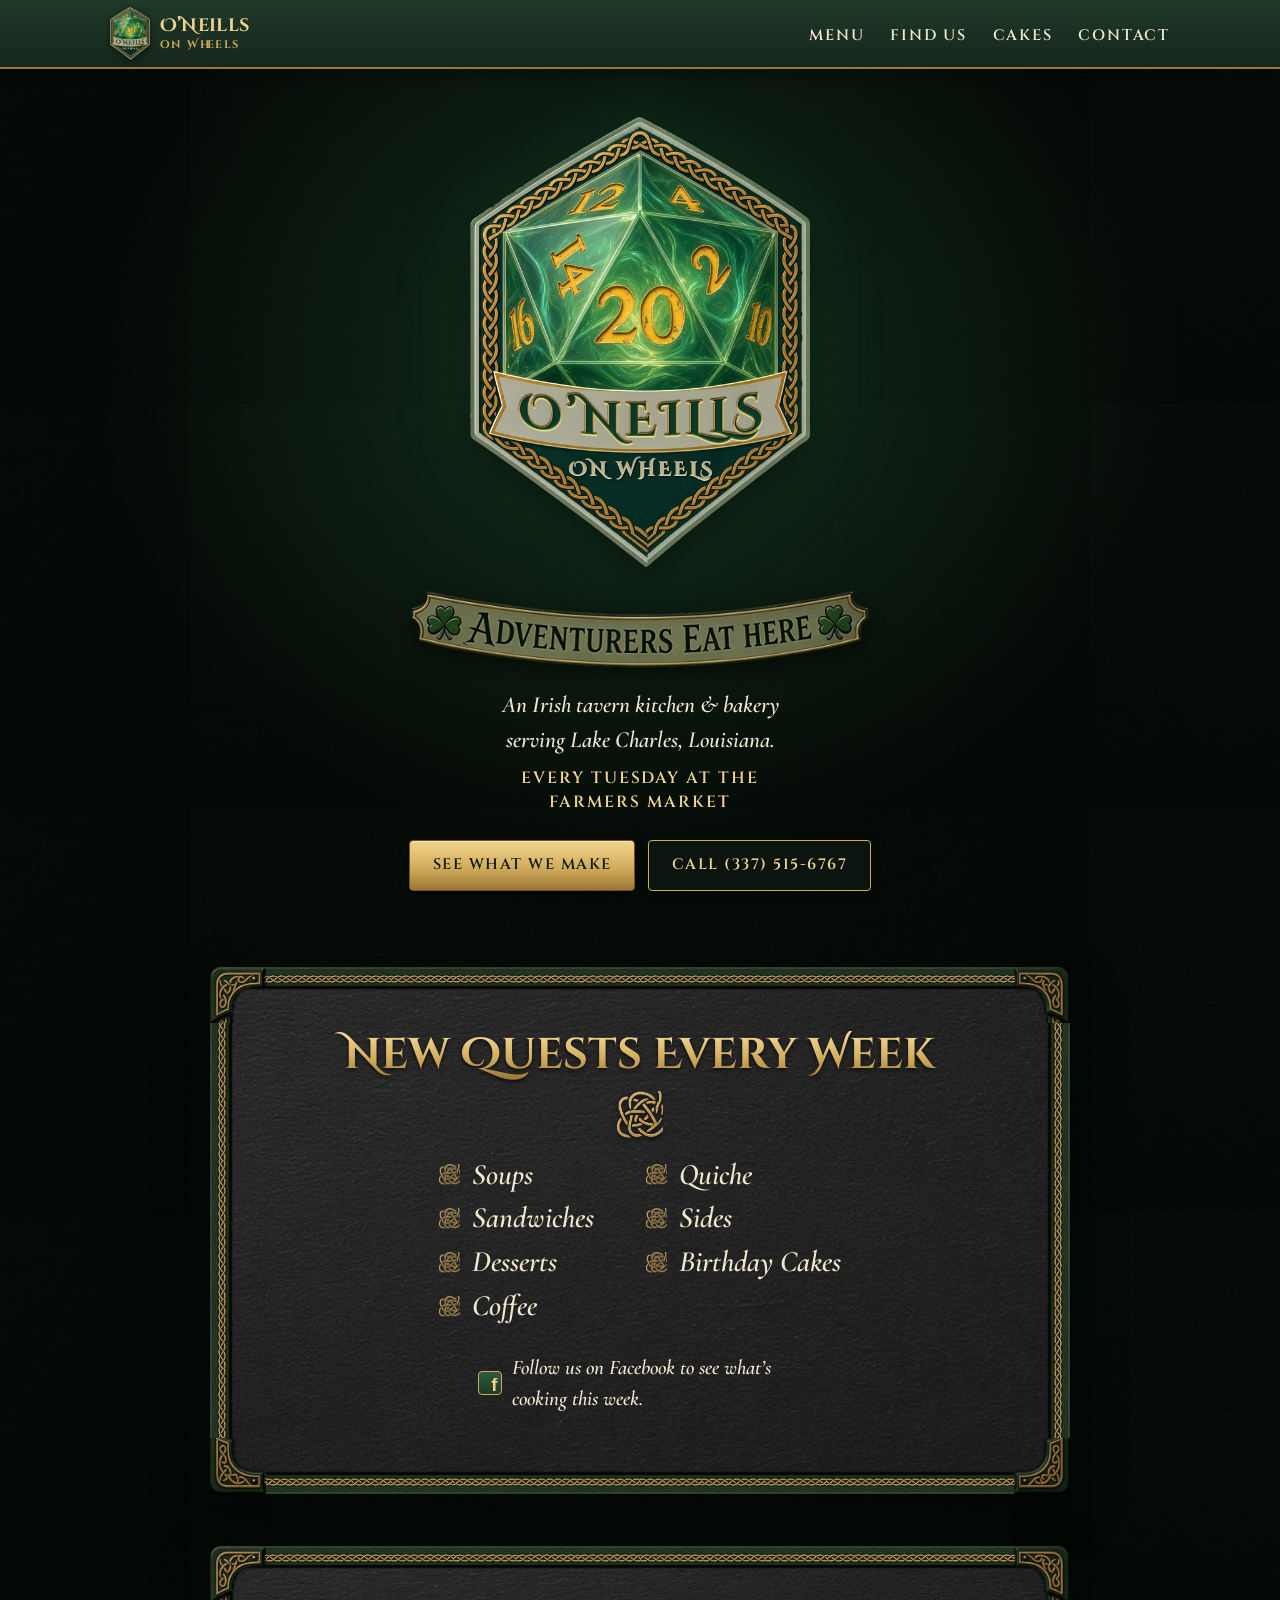
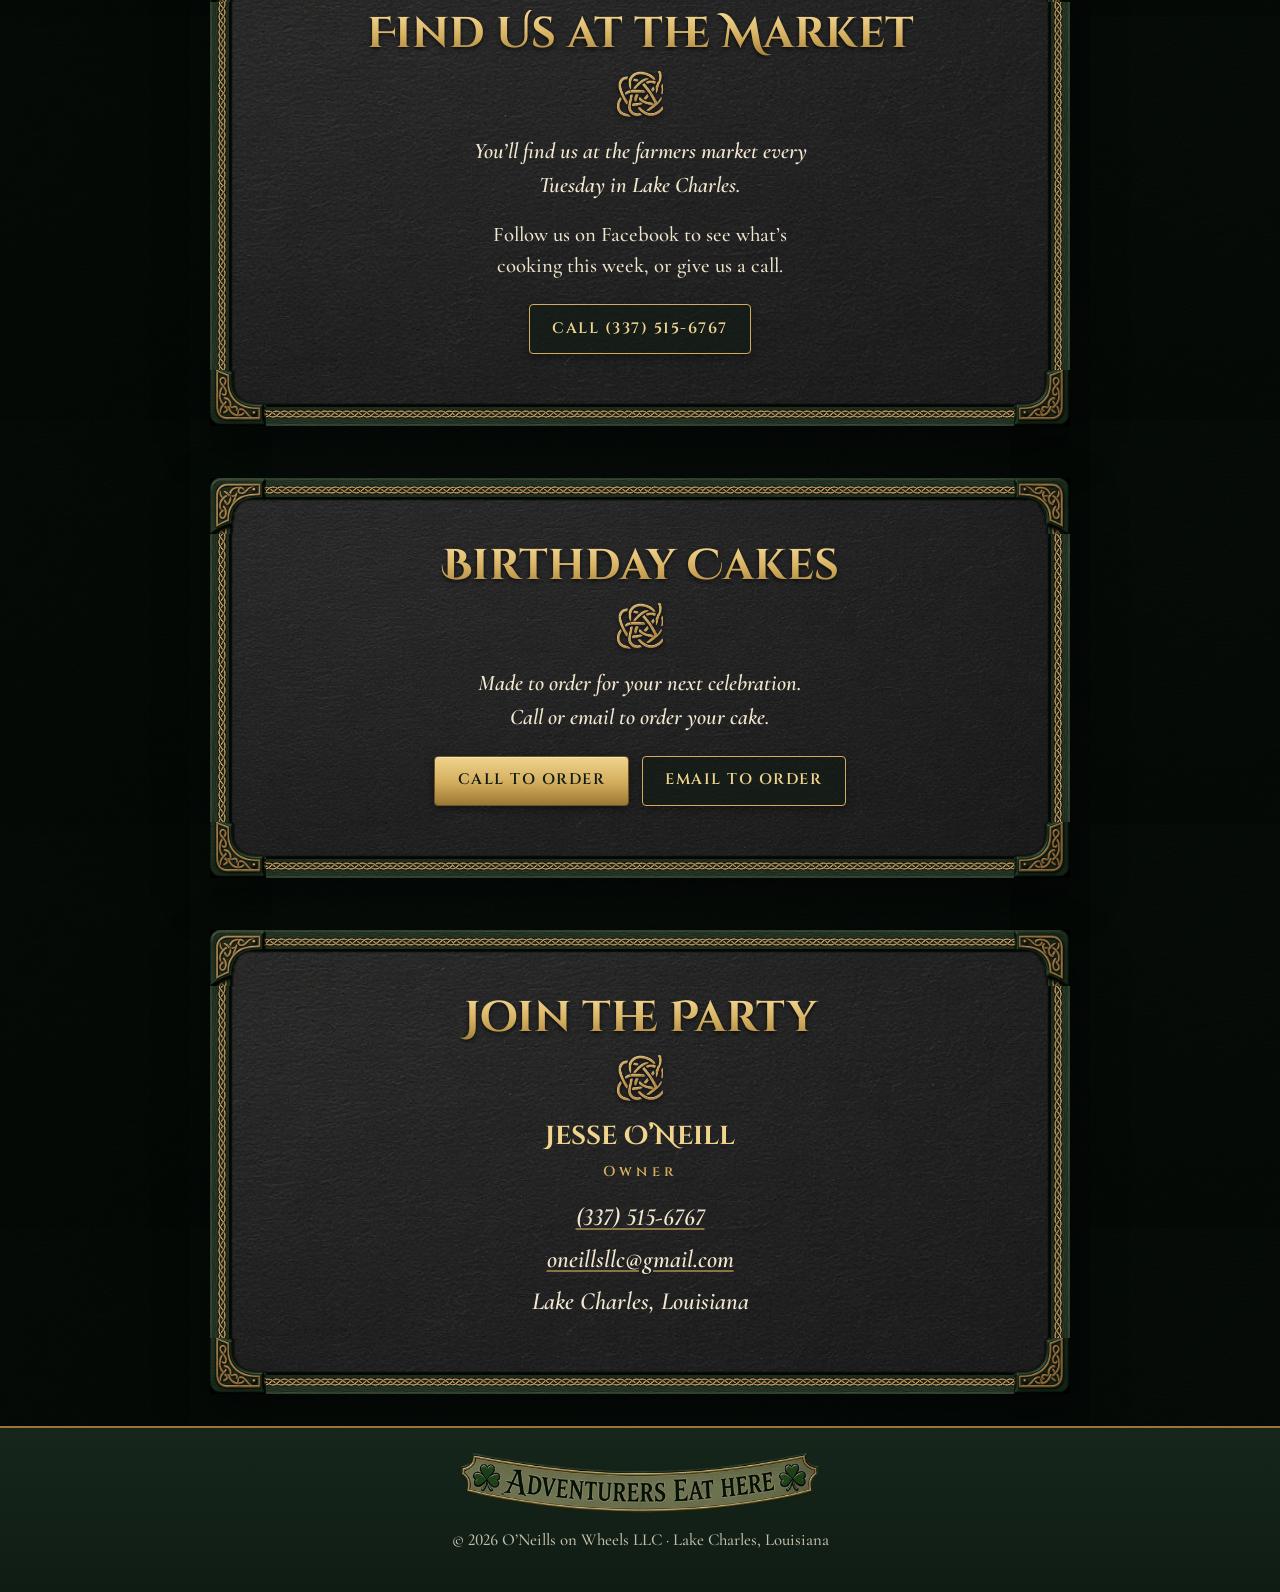
==== index.html @ 40e37d76 "Clean up logo edges" ====
<!DOCTYPE html>
<html lang="en">
<head>
  <meta charset="utf-8">
  <meta name="viewport" content="width=device-width, initial-scale=1">
  <title>O&rsquo;Neills on Wheels &mdash; Adventurers Eat Here</title>
  <meta name="description" content="O'Neills on Wheels is an Irish tavern-themed kitchen and bakery in Lake Charles, Louisiana, at the farmers market every Tuesday. Soups, quiche, sandwiches, sides, desserts, birthday cakes, and coffee. New quests every week.">
  <meta name="theme-color" content="#16261b">
  <link rel="canonical" href="https://oneillsonwheels.net/">
  <meta property="og:title" content="O'Neills on Wheels — Adventurers Eat Here">
  <meta property="og:description" content="Irish tavern-themed kitchen and bakery in Lake Charles, Louisiana. Find us at the farmers market every Tuesday. New quests every week.">
  <meta property="og:type" content="website">
  <meta property="og:url" content="https://oneillsonwheels.net/">
  <meta property="og:image" content="https://oneillsonwheels.net/assets/img/og-image.jpg?v=2">
  <meta property="og:image:width" content="1200">
  <meta property="og:image:height" content="630">
  <meta name="twitter:card" content="summary_large_image">
  <link rel="icon" href="assets/img/favicon.ico?v=2" sizes="48x48">
  <link rel="icon" href="assets/img/favicon-32.png?v=2" type="image/png" sizes="32x32">
  <link rel="apple-touch-icon" href="assets/img/apple-touch-icon.png?v=2">
  <link rel="preload" href="assets/fonts/cinzel-decorative-700.woff2" as="font" type="font/woff2" crossorigin>
  <link rel="preload" href="assets/fonts/cormorant-garamond-italic.woff2" as="font" type="font/woff2" crossorigin>
  <link rel="stylesheet" href="styles.css">
  <script type="application/ld+json">
  {
    "@context": "https://schema.org",
    "@type": "Bakery",
    "description": "Irish tavern-themed kitchen and bakery selling at the farmers market in Lake Charles, Louisiana every Tuesday.",
    "name": "O'Neills on Wheels",
    "legalName": "O'Neills on Wheels LLC",
    "url": "https://oneillsonwheels.net/",
    "logo": "https://oneillsonwheels.net/assets/img/logo.png",
    "telephone": "+1-337-515-6767",
    "email": "oneillsllc@gmail.com",
    "slogan": "Adventurers Eat Here",
    "areaServed": "Lake Charles, Louisiana",
    "address": { "@type": "PostalAddress", "addressLocality": "Lake Charles", "addressRegion": "LA", "addressCountry": "US" }
  }
  </script>
</head>
<body id="top">
  <a class="skip-link" href="#main">Skip to content</a>

  <header class="site-header">
    <div class="nav-inner">
      <a class="brand" href="#top" aria-label="O'Neills on Wheels, back to top">
        <img src="assets/img/logo-sm.webp?v=2" width="273" height="360" alt="">
        <span>O&rsquo;Neills <small>on Wheels</small></span>
      </a>
      <nav aria-label="Main">
        <ul class="nav-menu">
          <li><a href="#quests">Menu</a></li>
          <li><a href="#find-us">Find Us</a></li>
          <li><a href="#cakes">Cakes</a></li>
          <li><a href="#contact">Contact</a></li>
        </ul>
      </nav>
    </div>
  </header>

  <main id="main">
    <section class="hero" aria-labelledby="hero-title">
      <h1 id="hero-title" class="visually-hidden">O&rsquo;Neills on Wheels</h1>
      <picture>
        <source srcset="assets/img/logo.webp?v=2" type="image/webp">
        <img class="hero-logo" src="assets/img/logo.png?v=2" width="546" height="720"
             alt="O'Neills on Wheels logo: a glowing emerald twenty-sided die showing a gold 20, framed by a Celtic knot border.">
      </picture>
      <picture>
        <source srcset="assets/img/banner.webp" type="image/webp">
        <img class="hero-banner" src="assets/img/banner.png" width="573" height="99" alt="Adventurers Eat Here">
      </picture>
      <p class="hero-lede">An Irish tavern kitchen &amp; bakery serving Lake&nbsp;Charles, Louisiana.<span class="hero-sub">Every Tuesday at the farmers market</span></p>
      <div class="btn-row">
        <a class="btn" href="#quests">See What We Make</a>
        <a class="btn btn-ghost" href="tel:+13375156767">Call (337) 515-6767</a>
      </div>
    </section>

    <section class="panel-section" id="quests" aria-labelledby="quests-title">
      <div class="panel">
        <h2 id="quests-title">New Quests Every Week</h2>
        <img class="knot-divider" src="assets/img/knot.png" width="87" height="89" alt="" aria-hidden="true">
        <p class="week-label" id="week-label" hidden></p>
        <ul class="quest-list" id="quest-list">
          <li>Soups</li>
          <li>Quiche</li>
          <li>Sandwiches</li>
          <li>Sides</li>
          <li>Desserts</li>
          <li>Birthday Cakes</li>
          <li>Coffee</li>
        </ul>
        <p class="fb-line">
          <span class="fb-badge" aria-hidden="true">f</span>
          <span>Follow us on <span class="fb-link">Facebook</span> to see what&rsquo;s cooking this week.</span>
        </p>
      </div>
    </section>

    <section class="panel-section" id="find-us" aria-labelledby="find-title">
      <div class="panel">
        <h2 id="find-title">Find Us at the Market</h2>
        <img class="knot-divider" src="assets/img/knot.png" width="87" height="89" alt="" aria-hidden="true">
        <p class="panel-intro">You&rsquo;ll find us at the farmers market every Tuesday in Lake&nbsp;Charles.</p>
        <ul class="market-details" id="market-details" hidden></ul>
        <p class="market-note">Follow us on <span class="fb-link">Facebook</span> to see what&rsquo;s cooking this week, or give us a call.</p>
        <div class="btn-row">
          <a class="btn fb-button" href="#" hidden>Facebook</a>
          <a class="btn btn-ghost" href="tel:+13375156767">Call (337) 515-6767</a>
        </div>
      </div>
    </section>

    <section class="panel-section" id="cakes" aria-labelledby="cakes-title">
      <div class="panel">
        <h2 id="cakes-title">Birthday Cakes</h2>
        <img class="knot-divider" src="assets/img/knot.png" width="87" height="89" alt="" aria-hidden="true">
        <p class="panel-intro">Made to order for your next celebration. Call or email to order your cake.</p>
        <div class="btn-row">
          <a class="btn" href="tel:+13375156767">Call to Order</a>
          <a class="btn btn-ghost" href="mailto:oneillsllc@gmail.com?subject=Birthday%20cake%20order">Email to Order</a>
        </div>
      </div>
    </section>

    <section class="panel-section" id="contact" aria-labelledby="contact-title">
      <div class="panel">
        <h2 id="contact-title">Join the Party</h2>
        <img class="knot-divider" src="assets/img/knot.png" width="87" height="89" alt="" aria-hidden="true">
        <p class="owner">Jesse O&rsquo;Neill <small>Owner</small></p>
        <ul class="contact-list">
          <li><a href="tel:+13375156767">(337) 515-6767</a></li>
          <li><a href="mailto:oneillsllc@gmail.com">oneillsllc@gmail.com</a></li>
          <li class="fb-item" hidden><a class="fb-link-a" href="#">Facebook</a></li>
          <li>Lake Charles, Louisiana</li>
        </ul>
      </div>
    </section>
  </main>

  <footer class="site-footer">
    <picture>
      <source srcset="assets/img/banner.webp" type="image/webp">
      <img class="footer-banner" src="assets/img/banner.png" width="573" height="99" alt="Adventurers Eat Here">
    </picture>
    <p>&copy; <span id="year">2026</span> O&rsquo;Neills on Wheels LLC &middot; Lake Charles, Louisiana</p>
  </footer>

  <script src="menu.js"></script>
  <script src="script.js"></script>
</body>
</html>
---- styles.css ----
/* O'Neills on Wheels — styles. Palette: deep green, gold, cream on dark slate. */
@font-face { font-family: "Cinzel Decorative"; src: url("assets/fonts/cinzel-decorative-700.woff2") format("woff2"); font-weight: 700; font-display: swap; }
@font-face { font-family: "Cinzel"; src: url("assets/fonts/cinzel-600.woff2") format("woff2"); font-weight: 600; font-display: swap; }
@font-face { font-family: "Cormorant Garamond"; src: url("assets/fonts/cormorant-garamond.woff2") format("woff2"); font-weight: 300 700; font-style: normal; font-display: swap; }
@font-face { font-family: "Cormorant Garamond"; src: url("assets/fonts/cormorant-garamond-italic.woff2") format("woff2"); font-weight: 300 700; font-style: italic; font-display: swap; }

:root {
  --green-900: #0f1c14;
  --green-800: #16261b;
  --green-700: #1f3a29;
  --green-500: #2f5a3d;
  --gold: #d2ac5c;
  --gold-light: #f0d48e;
  --gold-dark: #9a7735;
  --cream: #f1e7cf;
  --slate: #1a1b1a;
  --heading: "Cinzel Decorative", "Cinzel", Georgia, serif;
  --body: "Cormorant Garamond", Garamond, Georgia, serif;
}

*, *::before, *::after { box-sizing: border-box; }
html { scroll-behavior: smooth; scroll-padding-top: 76px; -webkit-text-size-adjust: 100%; }
body {
  margin: 0;
  color: var(--cream);
  font-family: var(--body);
  font-weight: 500;
  font-size: 1.25rem;
  line-height: 1.5;
  font-variant-numeric: lining-nums;
  background: var(--green-900) url("assets/img/texture.jpg") center top / 900px auto;
  background-blend-mode: soft-light;
}
img { max-width: 100%; height: auto; display: block; }
a { color: var(--gold-light); text-underline-offset: 3px; }
a:hover, a:focus-visible { color: #fff4cf; }
:focus-visible { outline: 2px solid var(--gold-light); outline-offset: 3px; }

.visually-hidden { position: absolute !important; width: 1px; height: 1px; overflow: hidden; clip: rect(0 0 0 0); white-space: nowrap; }
.skip-link { position: absolute; left: -999px; top: 8px; background: var(--gold); color: var(--green-900); padding: .4rem .8rem; z-index: 100; }
.skip-link:focus { left: 8px; }

/* ---------- header ---------- */
.site-header {
  position: sticky; top: 0; z-index: 50;
  background: linear-gradient(180deg, var(--green-700), var(--green-800));
  border-bottom: 2px solid var(--gold-dark);
  box-shadow: 0 2px 14px rgba(0,0,0,.45);
}
.nav-inner { max-width: 1100px; margin: 0 auto; padding: .45rem 1.25rem; display: flex; align-items: center; justify-content: space-between; gap: 1rem; }
.brand { display: flex; align-items: center; gap: .6rem; text-decoration: none; color: var(--gold-light); }
.brand img { width: 40px; height: auto; filter: drop-shadow(0 2px 3px rgba(0,0,0,.5)); }
.brand span { font-family: var(--heading); font-size: 1.15rem; line-height: 1; letter-spacing: .02em; }
.brand small { display: block; font-size: .62em; letter-spacing: .14em; color: var(--gold); margin-top: .2rem; }
.nav-menu { list-style: none; margin: 0; padding: 0; display: flex; gap: 1.6rem; }
.nav-menu a { white-space: nowrap; font-family: "Cinzel", Georgia, serif; font-weight: 600; font-size: .95rem; letter-spacing: .12em; text-transform: uppercase; text-decoration: none; color: var(--cream); }
.nav-menu a:hover { color: var(--gold-light); }

/* ---------- hero ---------- */
.hero {
  text-align: center;
  padding: 3rem 1.25rem 3.5rem;
  background: radial-gradient(ellipse at 50% 35%, rgba(60,140,80,.28), transparent 60%);
}
.hero-logo { width: min(340px, 72vw); margin: 0 auto; filter: drop-shadow(0 14px 22px rgba(0,0,0,.6)) drop-shadow(0 0 30px rgba(60,170,90,.18)); }
.hero-banner { width: min(460px, 88vw); margin: 1.4rem auto 0; filter: drop-shadow(0 6px 8px rgba(0,0,0,.5)); }
.hero-lede { font-style: italic; font-weight: 600; font-size: 1.45rem; max-width: 30ch; margin: 1.2rem auto 1.6rem; }

.btn-row { display: flex; flex-wrap: wrap; justify-content: center; gap: .8rem; margin-top: 1.4rem; }
.btn {
  display: inline-block; text-decoration: none;
  font-family: "Cinzel", Georgia, serif; font-weight: 600; font-size: .95rem; letter-spacing: .1em; text-transform: uppercase;
  color: var(--green-900);
  background: linear-gradient(180deg, var(--gold-light), var(--gold) 55%, var(--gold-dark));
  border: 1px solid #6f5522; border-radius: 4px;
  padding: .8rem 1.4rem;
  box-shadow: 0 3px 8px rgba(0,0,0,.45), inset 0 1px 0 rgba(255,255,255,.35);
}
.btn:hover, .btn:focus-visible { color: var(--green-900); filter: brightness(1.08); }
.btn-ghost { background: rgba(15,28,20,.6); color: var(--gold-light); border: 1px solid var(--gold); box-shadow: 0 3px 8px rgba(0,0,0,.35); }
.btn-ghost:hover, .btn-ghost:focus-visible { color: #fff4cf; background: rgba(31,58,41,.85); }
.btn[hidden] { display: none; }

/* ---------- framed panels (border from the business card) ---------- */
.panel-section { padding: 1.25rem 1rem 2rem; }
.panel {
  max-width: 860px; margin: 0 auto; text-align: center;
  border: 56px solid transparent;
  border-image: url("assets/img/frame.png") 140 round;
  background: #1c1d1c url("assets/img/texture.jpg") center / cover no-repeat;
  background-origin: border-box;
  padding: .5rem 1.5rem 1rem;
  box-shadow: 0 18px 40px rgba(0,0,0,.5);
}
h2 {
  font-family: var(--heading); font-weight: 700;
  font-size: clamp(1.45rem, 5.2vw, 2.7rem); line-height: 1.15; margin: 0;
  font-feature-settings: "liga" 0, "dlig" 0, "calt" 0;
  color: var(--gold);
  background: linear-gradient(180deg, var(--gold-light) 10%, var(--gold) 55%, var(--gold-dark));
  -webkit-background-clip: text; background-clip: text; -webkit-text-fill-color: transparent;
  filter: drop-shadow(0 2px 2px rgba(0,0,0,.7));
}
.knot-divider { width: 46px; margin: .7rem auto 1rem; filter: drop-shadow(0 2px 2px rgba(0,0,0,.6)); }
.panel-intro { font-style: italic; font-weight: 600; font-size: 1.4rem; max-width: 34ch; margin: 0 auto; }
.week-label { font-family: "Cinzel", Georgia, serif; letter-spacing: .12em; text-transform: uppercase; color: var(--gold); margin: 0 0 1rem; font-size: 1rem; }

.quest-list {
  list-style: none; margin: 0 auto; padding: 0;
  display: grid; grid-template-columns: repeat(2, minmax(0, max-content)); justify-content: center; column-gap: 3.2rem; row-gap: .25rem;
  text-align: left;
}
.quest-list li {
  font-style: italic; font-weight: 600; font-size: 1.85rem; line-height: 1.35;
  padding-left: 2.1rem; position: relative; white-space: nowrap;
}
.quest-list li::before {
  content: ""; position: absolute; left: 0; top: .32em; width: 1.35rem; height: 1.35rem;
  background: url("assets/img/knot.png") center / contain no-repeat;
}
.fb-line { display: flex; align-items: center; justify-content: center; gap: .6rem; font-style: italic; font-weight: 600; font-size: 1.3rem; margin: 1.6rem auto .5rem; max-width: 36ch; text-align: left; }
.fb-badge {
  flex: 0 0 auto; width: 1.5rem; height: 1.5rem; border-radius: 4px;
  display: inline-flex; align-items: flex-end; justify-content: flex-end; padding: 0 .22rem 0 0;
  font: 700 1.15rem/1 Arial, Helvetica, sans-serif; color: var(--gold-light);
  background: linear-gradient(180deg, var(--green-500), var(--green-700)); border: 1px solid var(--gold);
}

.market-details { list-style: none; margin: 1.2rem auto 0; padding: 0; max-width: 32rem; }
.market-details li { display: flex; flex-direction: column; padding: .6rem 0; border-bottom: 1px solid rgba(210,172,92,.3); }
.market-details strong { font-family: "Cinzel", Georgia, serif; font-size: .9rem; letter-spacing: .12em; text-transform: uppercase; color: var(--gold); }
.market-note { font-size: 1.3rem; max-width: 34ch; margin: 1.1rem auto 0; }
.hero-sub { display: block; margin-top: .5rem; font-family: "Cinzel", Georgia, serif; font-style: normal; font-weight: 600; font-size: .7em; letter-spacing: .12em; text-transform: uppercase; color: var(--gold-light); }

.owner { font-family: var(--heading); font-size: 1.6rem; color: var(--gold-light); margin: 0 0 .8rem; }
.owner small { display: block; font-family: "Cinzel", Georgia, serif; font-size: .9rem; letter-spacing: .3em; color: var(--gold); margin-top: .3rem; }
.contact-list { list-style: none; padding: 0; margin: 0; font-style: italic; font-weight: 600; font-size: 1.55rem; line-height: 1.7; }
.contact-list a { color: var(--cream); text-decoration-color: rgba(210,172,92,.6); }
.contact-list a:hover { color: var(--gold-light); }
.contact-list li[hidden] { display: none; }

/* ---------- footer ---------- */
.site-footer { text-align: center; padding: 1.5rem 1rem 2.5rem; border-top: 2px solid var(--gold-dark); background: linear-gradient(180deg, var(--green-800), var(--green-900)); }
.footer-banner { width: min(360px, 80vw); margin: 0 auto .8rem; }
.site-footer p { margin: 0; font-size: 1.05rem; color: rgba(241,231,207,.8); }

/* ---------- mobile ---------- */
@media (max-width: 640px) {
  body { font-size: 1.15rem; }
  .nav-inner { padding: .4rem .8rem; }
  .brand img { width: 32px; }
  .brand span { display: none; }
  .nav-menu { gap: 1.1rem; }
  .nav-menu a { font-size: .8rem; letter-spacing: .08em; }
  .hero { padding: 2rem 1rem 2.4rem; }
  .hero-lede { font-size: 1.3rem; }
  .panel-section { padding: .8rem .6rem 1.2rem; }
  .panel { border-width: 36px; padding: .25rem .3rem .6rem; }
  .knot-divider { width: 38px; margin: .5rem auto .8rem; }
  .panel-intro { font-size: 1.25rem; }
  h2 { font-size: 1.4rem; }
  .quest-list { column-gap: .9rem; }
  .quest-list li { font-size: 1.3rem; padding-left: 1.5rem; }
  .quest-list li::before { width: 1.05rem; height: 1.05rem; }
  .fb-line { font-size: 1.15rem; }
  .contact-list { font-size: 1.35rem; }
  .btn { padding: .75rem 1.1rem; font-size: .85rem; }
}
@media (max-width: 360px) {
  .quest-list { grid-template-columns: minmax(0, max-content); }
  .nav-menu { gap: .7rem; }
  .nav-menu a { font-size: .72rem; letter-spacing: .04em; }
}
@media (prefers-reduced-motion: reduce) { html { scroll-behavior: auto; } }
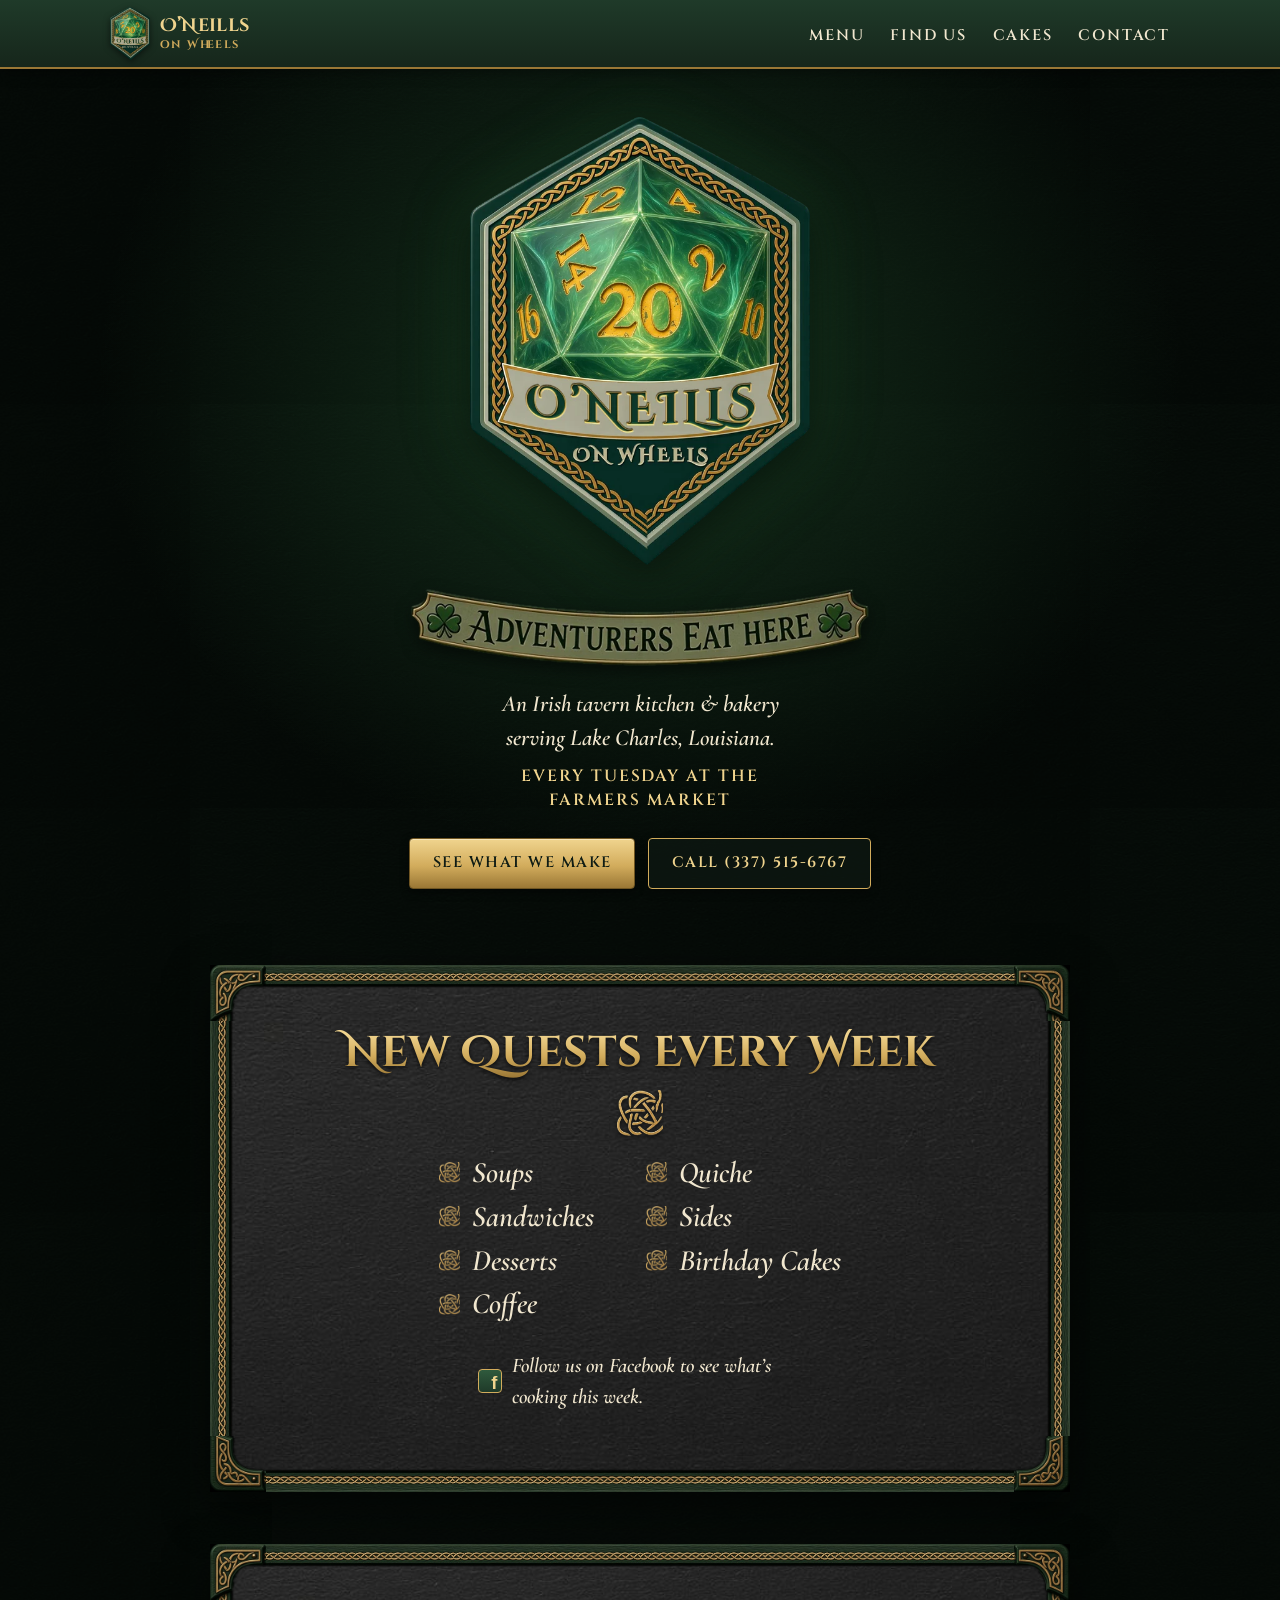
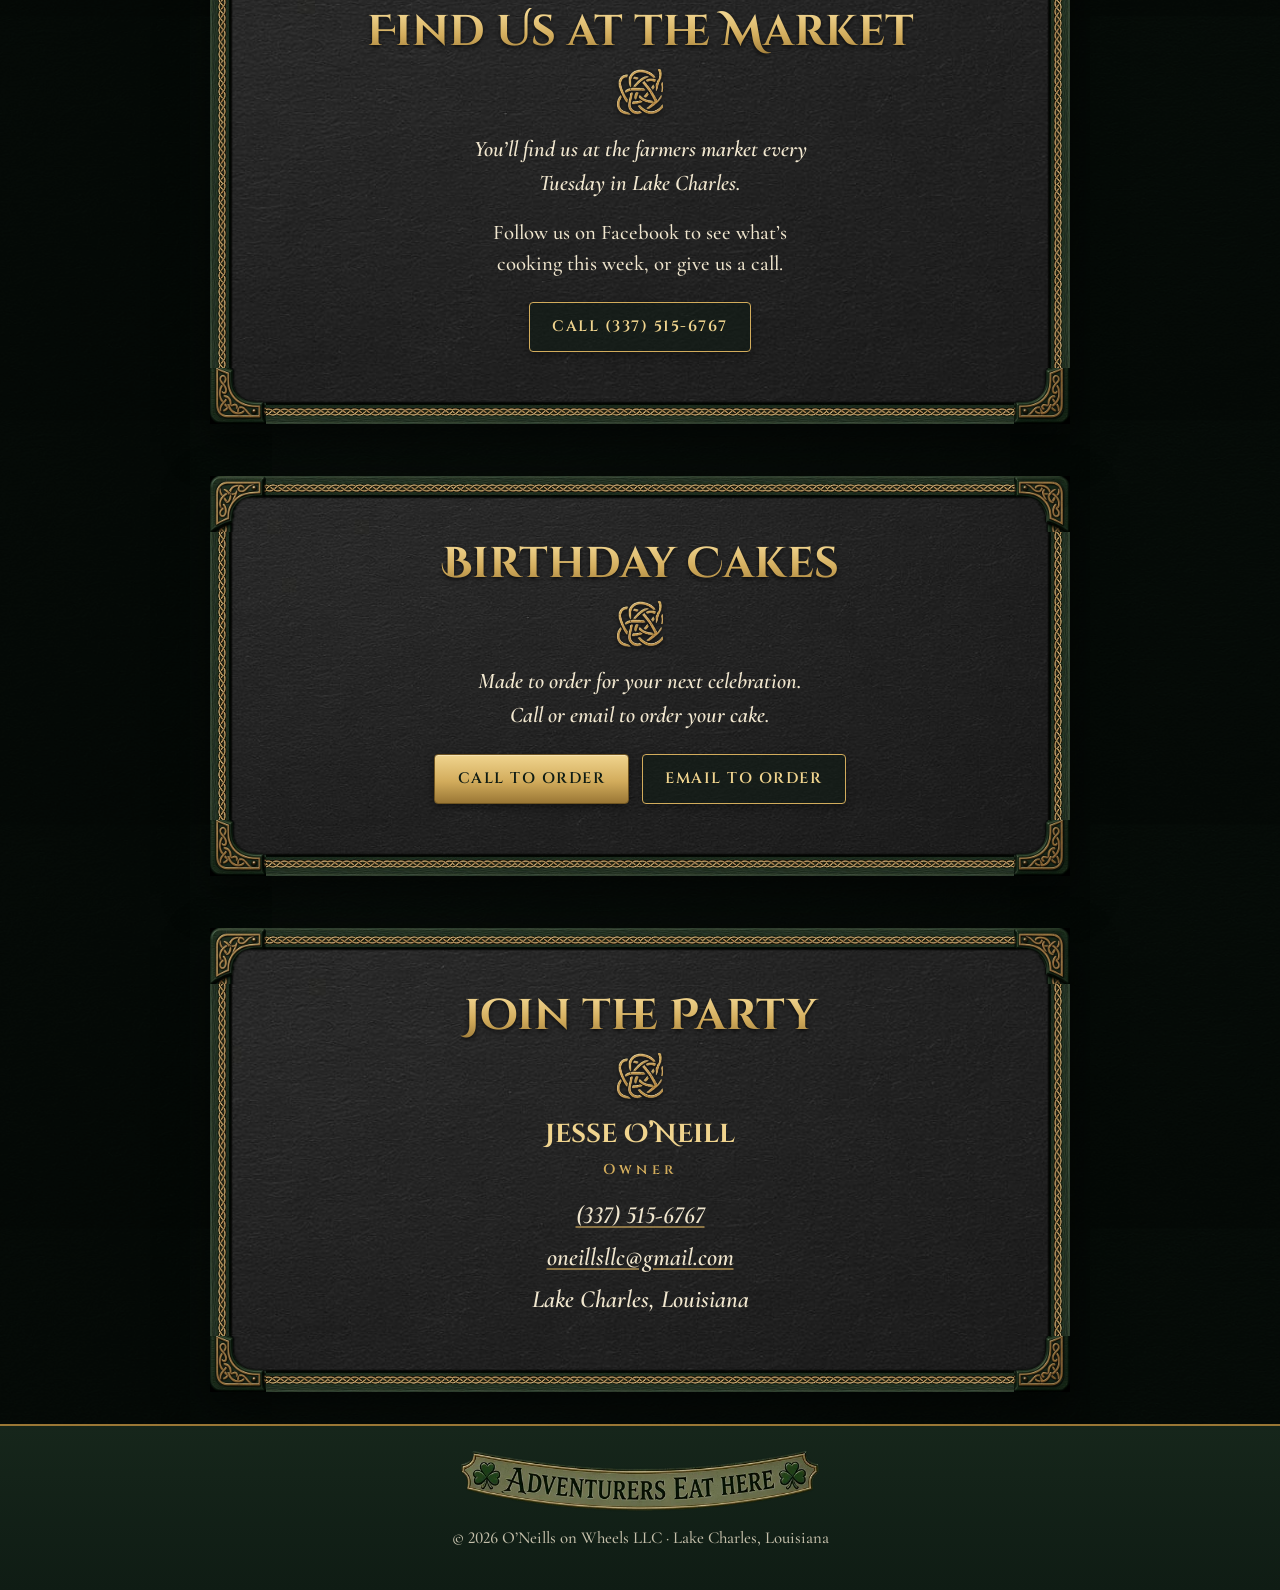
==== commit 18b8fe35: "Use logo with outer band" ====
--- a/index.html
+++ b/index.html
@@ -11,13 +11,13 @@
   <meta property="og:description" content="Irish tavern-themed kitchen and bakery in Lake Charles, Louisiana. Find us at the farmers market every Tuesday. New quests every week.">
   <meta property="og:type" content="website">
   <meta property="og:url" content="https://oneillsonwheels.net/">
-  <meta property="og:image" content="https://oneillsonwheels.net/assets/img/og-image.jpg?v=2">
+  <meta property="og:image" content="https://oneillsonwheels.net/assets/img/og-image.jpg?v=3">
   <meta property="og:image:width" content="1200">
   <meta property="og:image:height" content="630">
   <meta name="twitter:card" content="summary_large_image">
-  <link rel="icon" href="assets/img/favicon.ico?v=2" sizes="48x48">
-  <link rel="icon" href="assets/img/favicon-32.png?v=2" type="image/png" sizes="32x32">
-  <link rel="apple-touch-icon" href="assets/img/apple-touch-icon.png?v=2">
+  <link rel="icon" href="assets/img/favicon.ico?v=3" sizes="48x48">
+  <link rel="icon" href="assets/img/favicon-32.png?v=3" type="image/png" sizes="32x32">
+  <link rel="apple-touch-icon" href="assets/img/apple-touch-icon.png?v=3">
   <link rel="preload" href="assets/fonts/cinzel-decorative-700.woff2" as="font" type="font/woff2" crossorigin>
   <link rel="preload" href="assets/fonts/cormorant-garamond-italic.woff2" as="font" type="font/woff2" crossorigin>
   <link rel="stylesheet" href="styles.css">
@@ -44,7 +44,7 @@
   <header class="site-header">
     <div class="nav-inner">
       <a class="brand" href="#top" aria-label="O'Neills on Wheels, back to top">
-        <img src="assets/img/logo-sm.webp?v=2" width="273" height="360" alt="">
+        <img src="assets/img/logo-sm.webp?v=3" width="273" height="360" alt="">
         <span>O&rsquo;Neills <small>on Wheels</small></span>
       </a>
       <nav aria-label="Main">
@@ -62,8 +62,8 @@
     <section class="hero" aria-labelledby="hero-title">
       <h1 id="hero-title" class="visually-hidden">O&rsquo;Neills on Wheels</h1>
       <picture>
-        <source srcset="assets/img/logo.webp?v=2" type="image/webp">
-        <img class="hero-logo" src="assets/img/logo.png?v=2" width="546" height="720"
+        <source srcset="assets/img/logo.webp?v=3" type="image/webp">
+        <img class="hero-logo" src="assets/img/logo.png?v=3" width="546" height="720"
              alt="O'Neills on Wheels logo: a glowing emerald twenty-sided die showing a gold 20, framed by a Celtic knot border.">
       </picture>
       <picture>
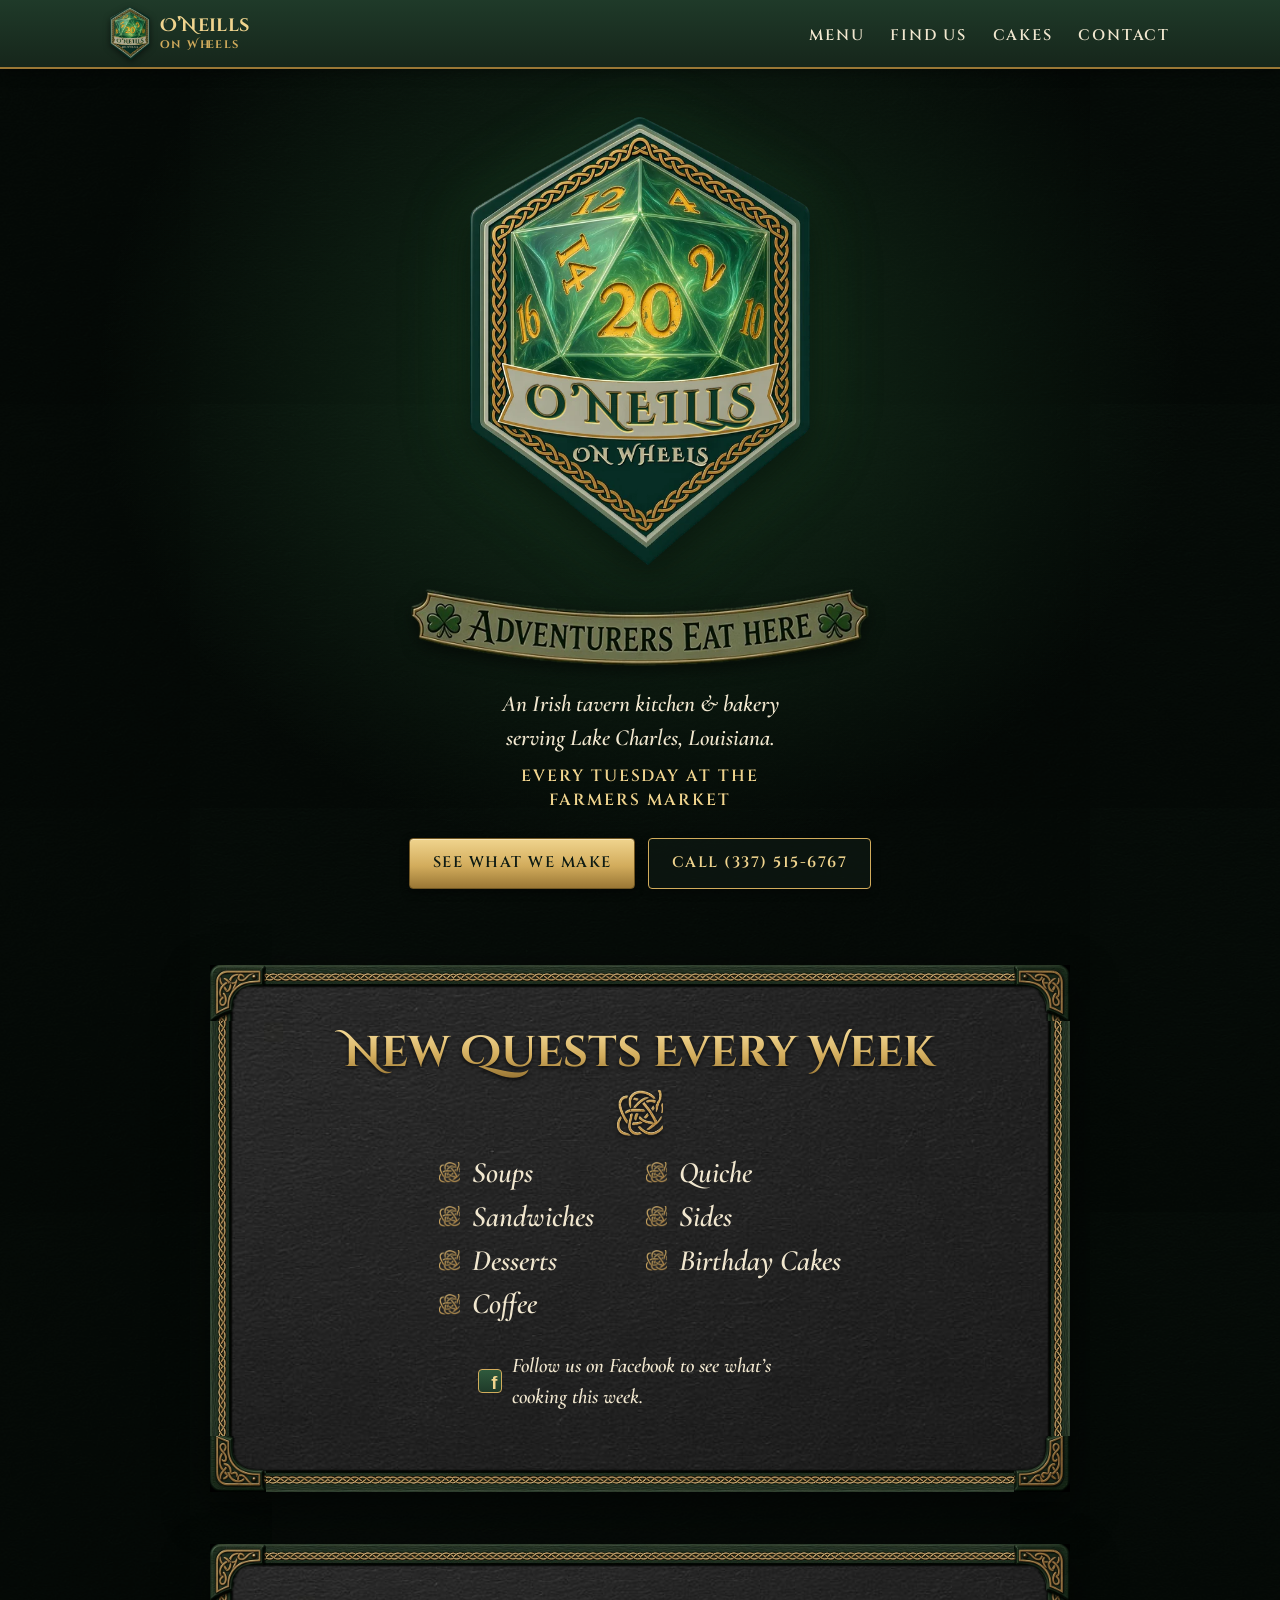
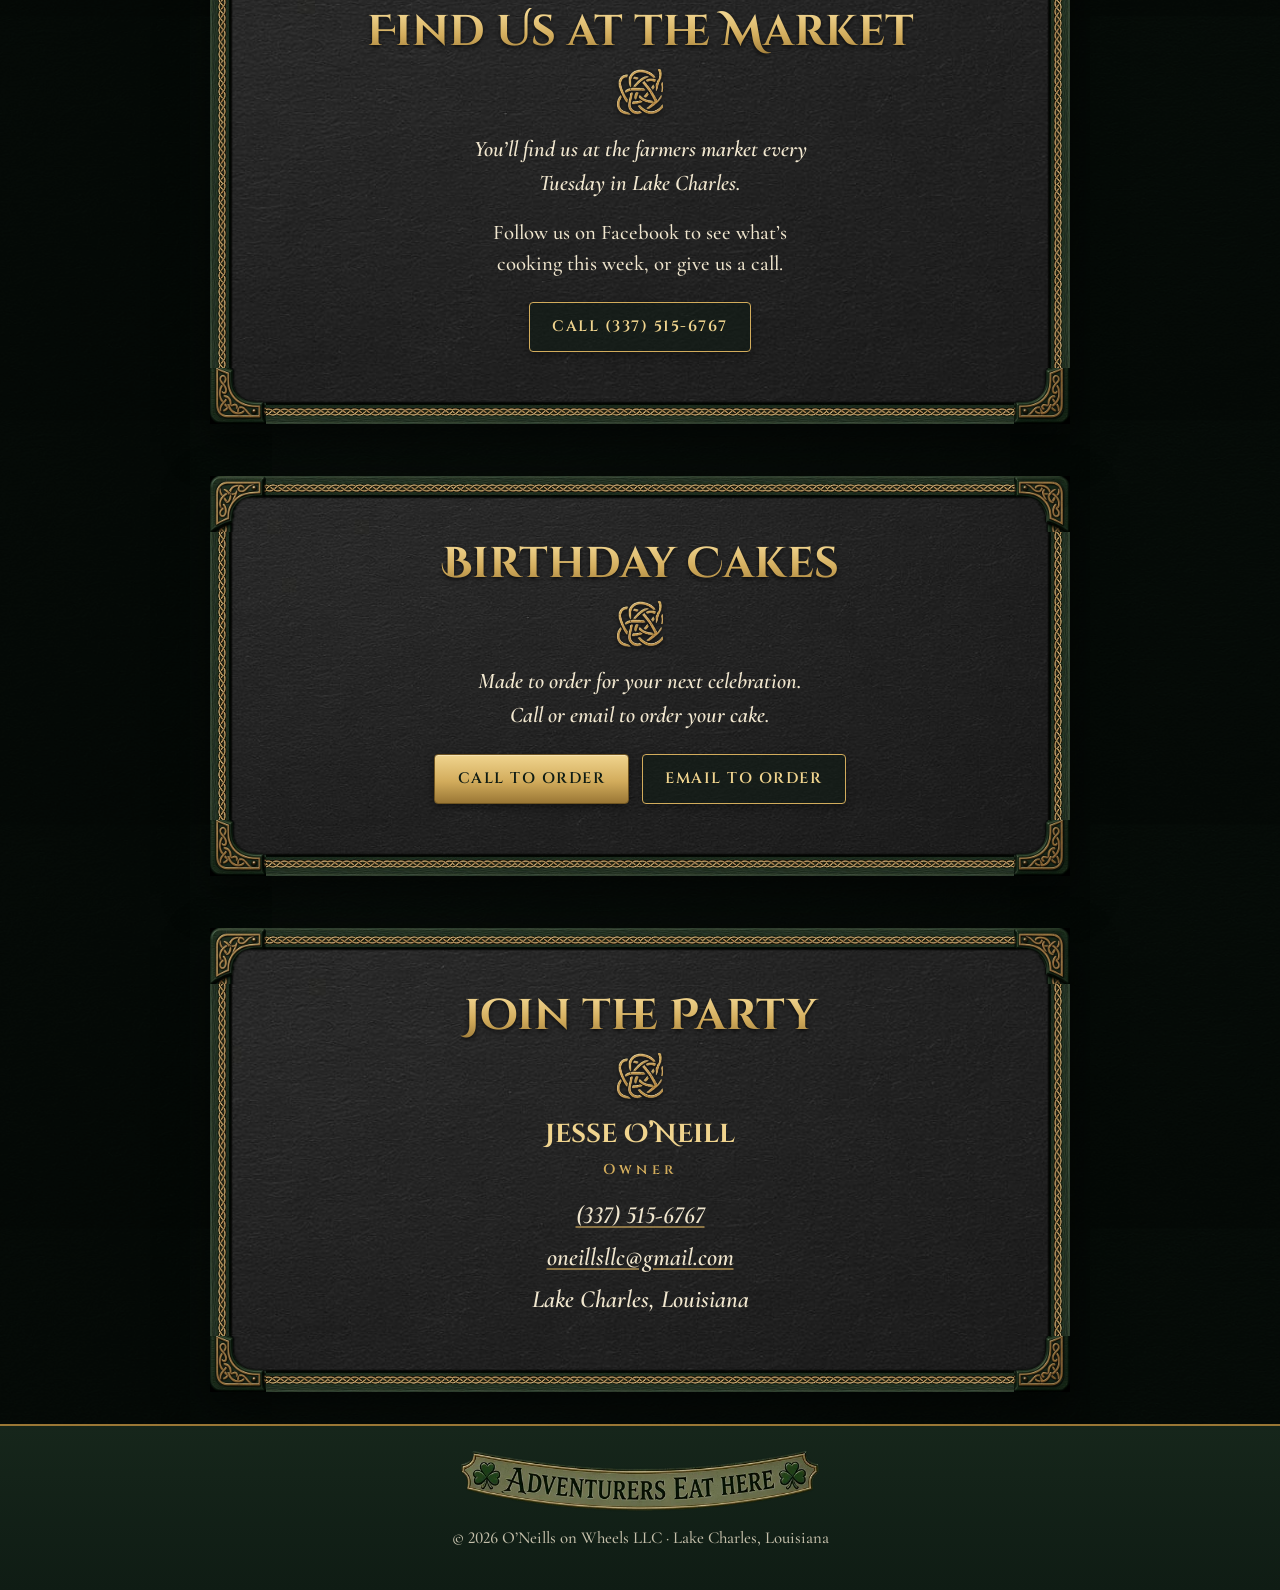
==== commit fb4c043a: "Fix logo bottom tip alignment" ====
--- a/index.html
+++ b/index.html
@@ -11,13 +11,13 @@
   <meta property="og:description" content="Irish tavern-themed kitchen and bakery in Lake Charles, Louisiana. Find us at the farmers market every Tuesday. New quests every week.">
   <meta property="og:type" content="website">
   <meta property="og:url" content="https://oneillsonwheels.net/">
-  <meta property="og:image" content="https://oneillsonwheels.net/assets/img/og-image.jpg?v=3">
+  <meta property="og:image" content="https://oneillsonwheels.net/assets/img/og-image.jpg?v=4">
   <meta property="og:image:width" content="1200">
   <meta property="og:image:height" content="630">
   <meta name="twitter:card" content="summary_large_image">
-  <link rel="icon" href="assets/img/favicon.ico?v=3" sizes="48x48">
-  <link rel="icon" href="assets/img/favicon-32.png?v=3" type="image/png" sizes="32x32">
-  <link rel="apple-touch-icon" href="assets/img/apple-touch-icon.png?v=3">
+  <link rel="icon" href="assets/img/favicon.ico?v=4" sizes="48x48">
+  <link rel="icon" href="assets/img/favicon-32.png?v=4" type="image/png" sizes="32x32">
+  <link rel="apple-touch-icon" href="assets/img/apple-touch-icon.png?v=4">
   <link rel="preload" href="assets/fonts/cinzel-decorative-700.woff2" as="font" type="font/woff2" crossorigin>
   <link rel="preload" href="assets/fonts/cormorant-garamond-italic.woff2" as="font" type="font/woff2" crossorigin>
   <link rel="stylesheet" href="styles.css">
@@ -44,7 +44,7 @@
   <header class="site-header">
     <div class="nav-inner">
       <a class="brand" href="#top" aria-label="O'Neills on Wheels, back to top">
-        <img src="assets/img/logo-sm.webp?v=3" width="273" height="360" alt="">
+        <img src="assets/img/logo-sm.webp?v=4" width="273" height="360" alt="">
         <span>O&rsquo;Neills <small>on Wheels</small></span>
       </a>
       <nav aria-label="Main">
@@ -62,8 +62,8 @@
     <section class="hero" aria-labelledby="hero-title">
       <h1 id="hero-title" class="visually-hidden">O&rsquo;Neills on Wheels</h1>
       <picture>
-        <source srcset="assets/img/logo.webp?v=3" type="image/webp">
-        <img class="hero-logo" src="assets/img/logo.png?v=3" width="546" height="720"
+        <source srcset="assets/img/logo.webp?v=4" type="image/webp">
+        <img class="hero-logo" src="assets/img/logo.png?v=4" width="546" height="720"
              alt="O'Neills on Wheels logo: a glowing emerald twenty-sided die showing a gold 20, framed by a Celtic knot border.">
       </picture>
       <picture>
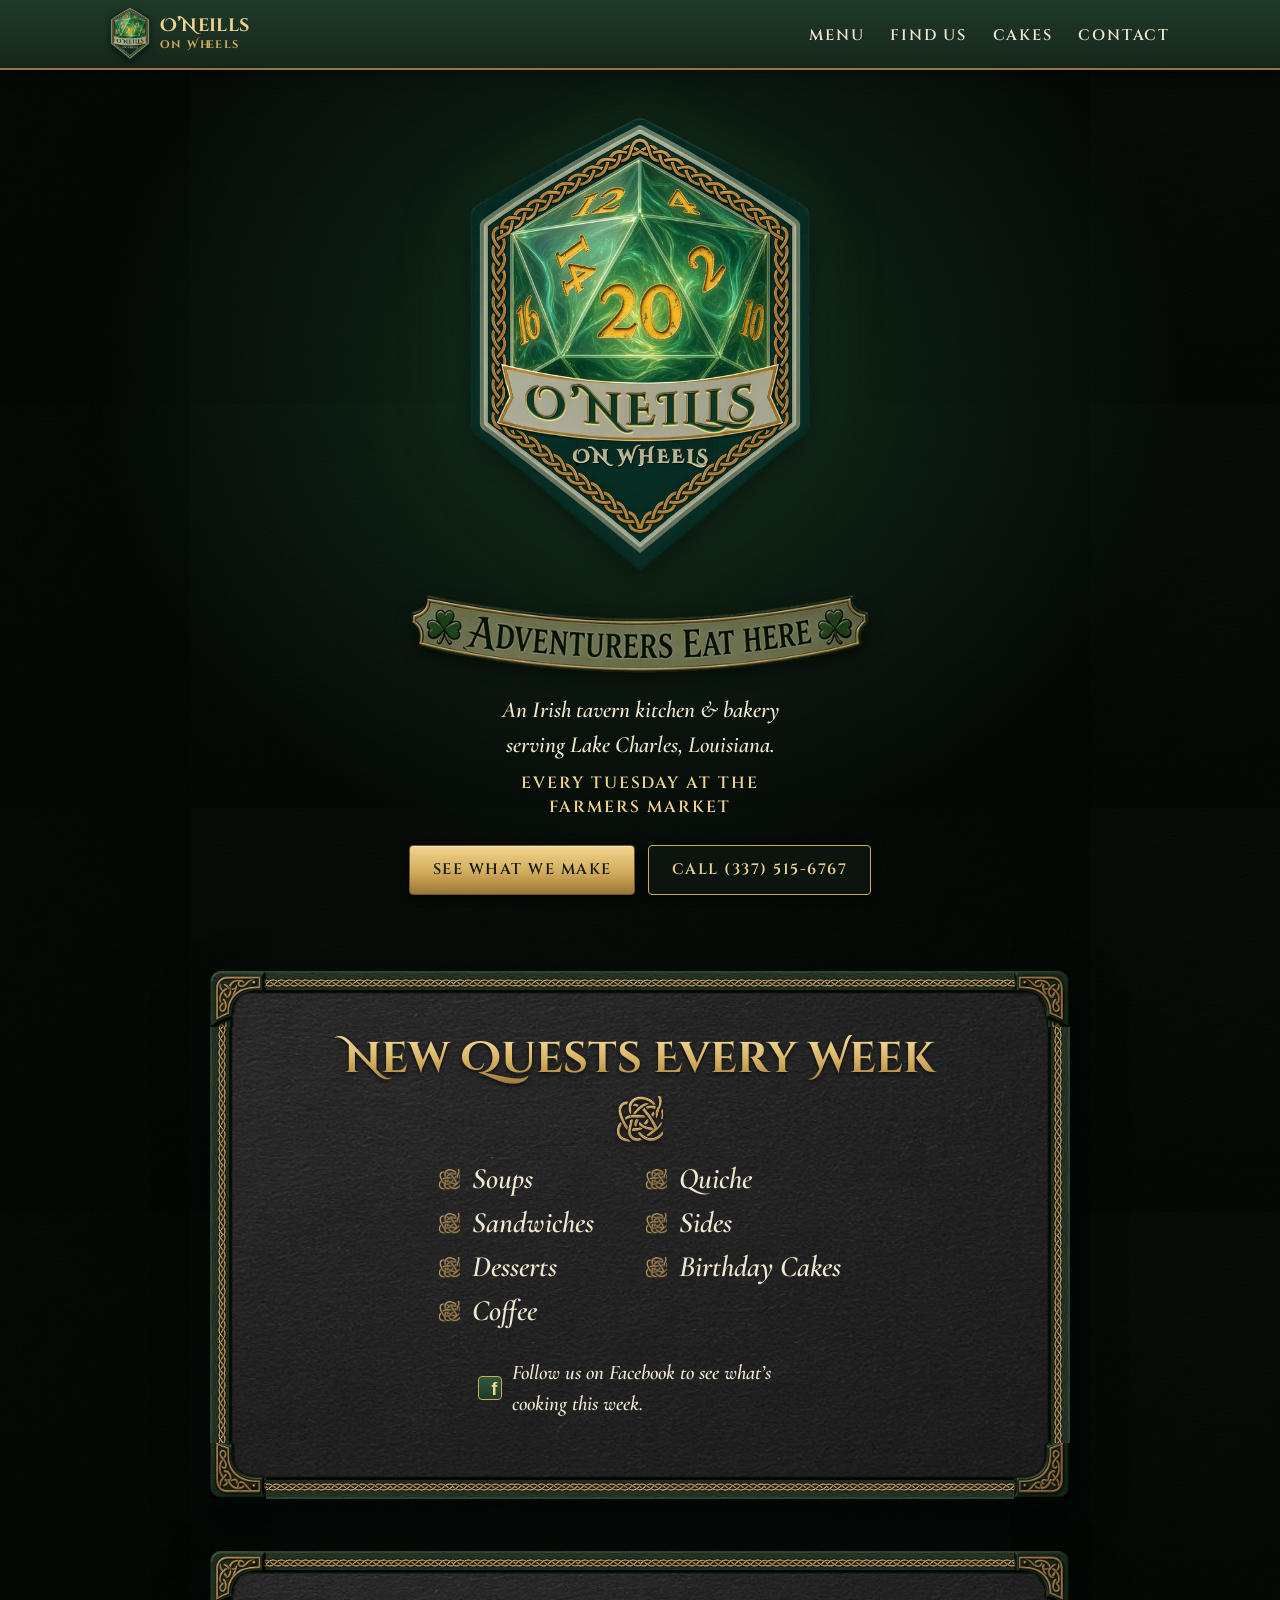
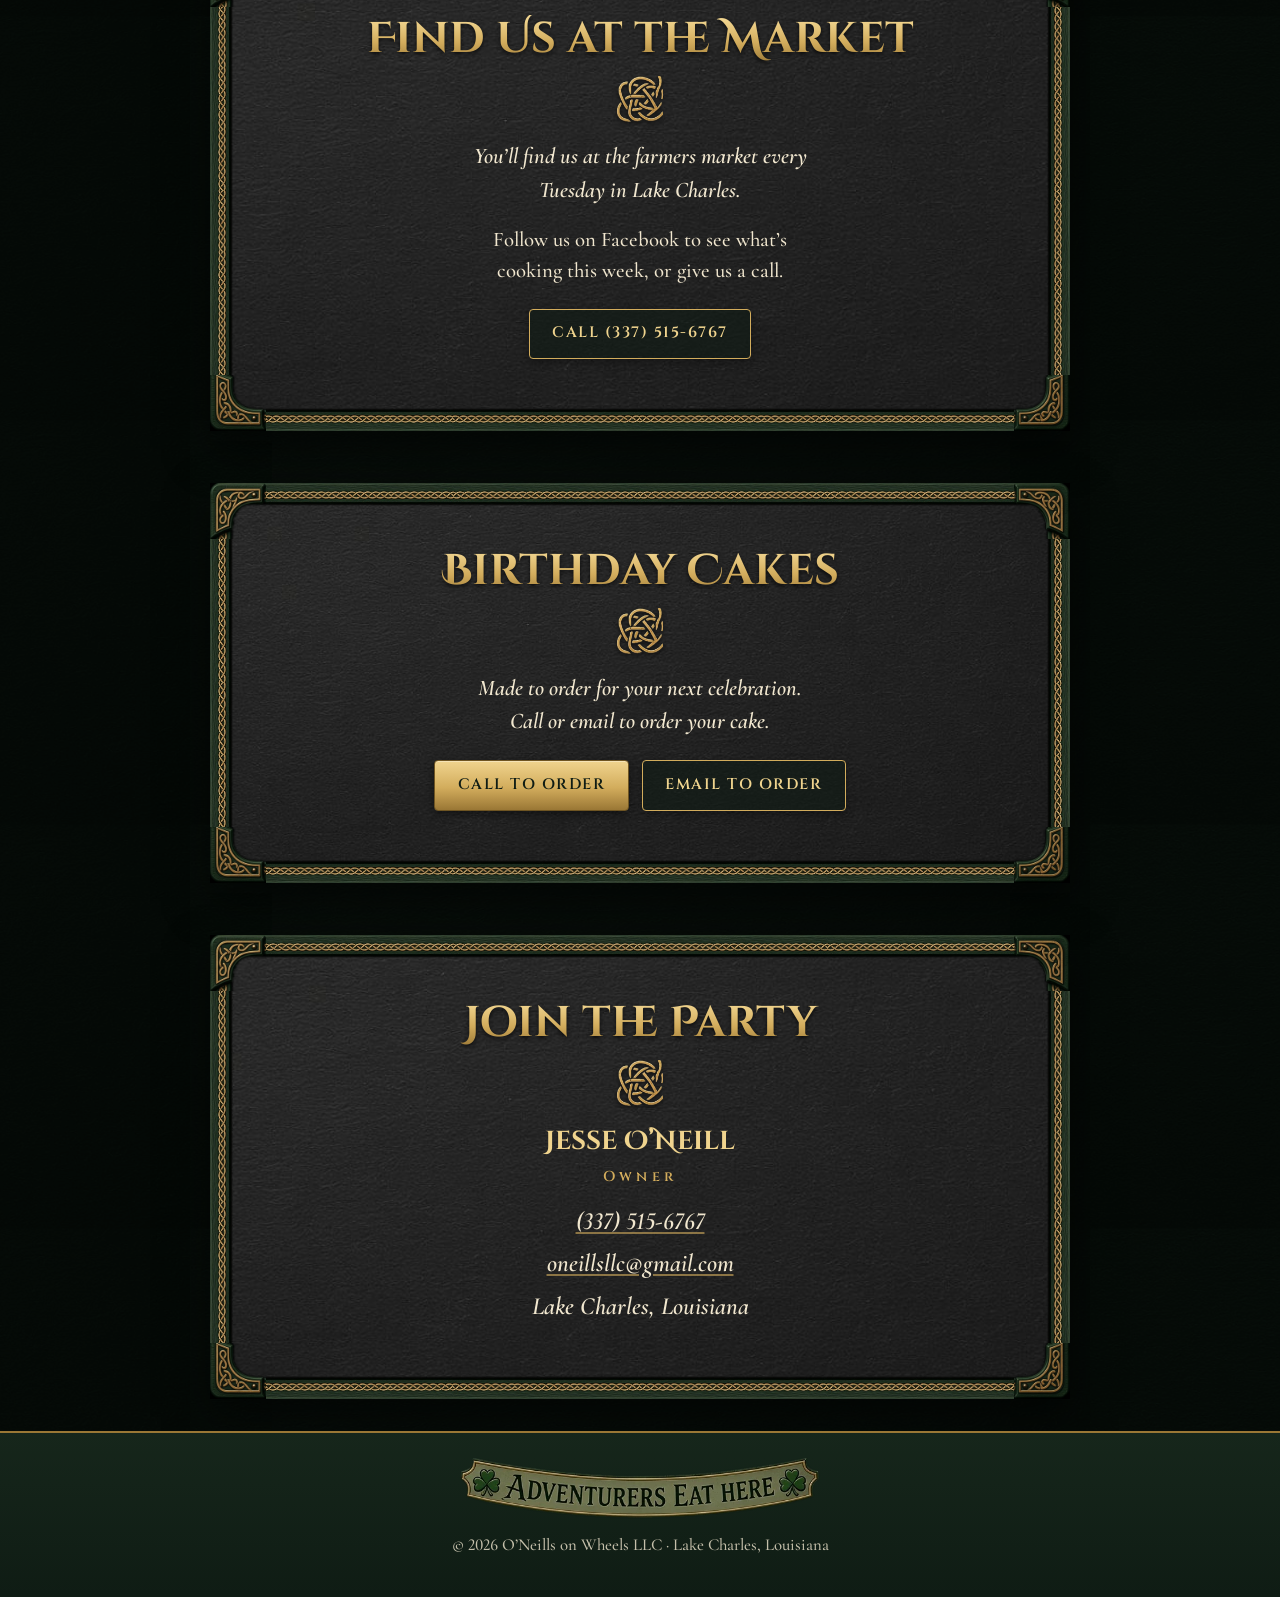
==== commit 87a9adb2: "Make logo frame symmetric" ====
--- a/index.html
+++ b/index.html
@@ -11,13 +11,13 @@
   <meta property="og:description" content="Irish tavern-themed kitchen and bakery in Lake Charles, Louisiana. Find us at the farmers market every Tuesday. New quests every week.">
   <meta property="og:type" content="website">
   <meta property="og:url" content="https://oneillsonwheels.net/">
-  <meta property="og:image" content="https://oneillsonwheels.net/assets/img/og-image.jpg?v=4">
+  <meta property="og:image" content="https://oneillsonwheels.net/assets/img/og-image.jpg?v=5">
   <meta property="og:image:width" content="1200">
   <meta property="og:image:height" content="630">
   <meta name="twitter:card" content="summary_large_image">
-  <link rel="icon" href="assets/img/favicon.ico?v=4" sizes="48x48">
-  <link rel="icon" href="assets/img/favicon-32.png?v=4" type="image/png" sizes="32x32">
-  <link rel="apple-touch-icon" href="assets/img/apple-touch-icon.png?v=4">
+  <link rel="icon" href="assets/img/favicon.ico?v=5" sizes="48x48">
+  <link rel="icon" href="assets/img/favicon-32.png?v=5" type="image/png" sizes="32x32">
+  <link rel="apple-touch-icon" href="assets/img/apple-touch-icon.png?v=5">
   <link rel="preload" href="assets/fonts/cinzel-decorative-700.woff2" as="font" type="font/woff2" crossorigin>
   <link rel="preload" href="assets/fonts/cormorant-garamond-italic.woff2" as="font" type="font/woff2" crossorigin>
   <link rel="stylesheet" href="styles.css">
@@ -44,7 +44,7 @@
   <header class="site-header">
     <div class="nav-inner">
       <a class="brand" href="#top" aria-label="O'Neills on Wheels, back to top">
-        <img src="assets/img/logo-sm.webp?v=4" width="273" height="360" alt="">
+        <img src="assets/img/logo-sm.webp?v=5" width="269" height="360" alt="">
         <span>O&rsquo;Neills <small>on Wheels</small></span>
       </a>
       <nav aria-label="Main">
@@ -62,8 +62,8 @@
     <section class="hero" aria-labelledby="hero-title">
       <h1 id="hero-title" class="visually-hidden">O&rsquo;Neills on Wheels</h1>
       <picture>
-        <source srcset="assets/img/logo.webp?v=4" type="image/webp">
-        <img class="hero-logo" src="assets/img/logo.png?v=4" width="546" height="720"
+        <source srcset="assets/img/logo.webp?v=5" type="image/webp">
+        <img class="hero-logo" src="assets/img/logo.png?v=5" width="539" height="720"
              alt="O'Neills on Wheels logo: a glowing emerald twenty-sided die showing a gold 20, framed by a Celtic knot border.">
       </picture>
       <picture>
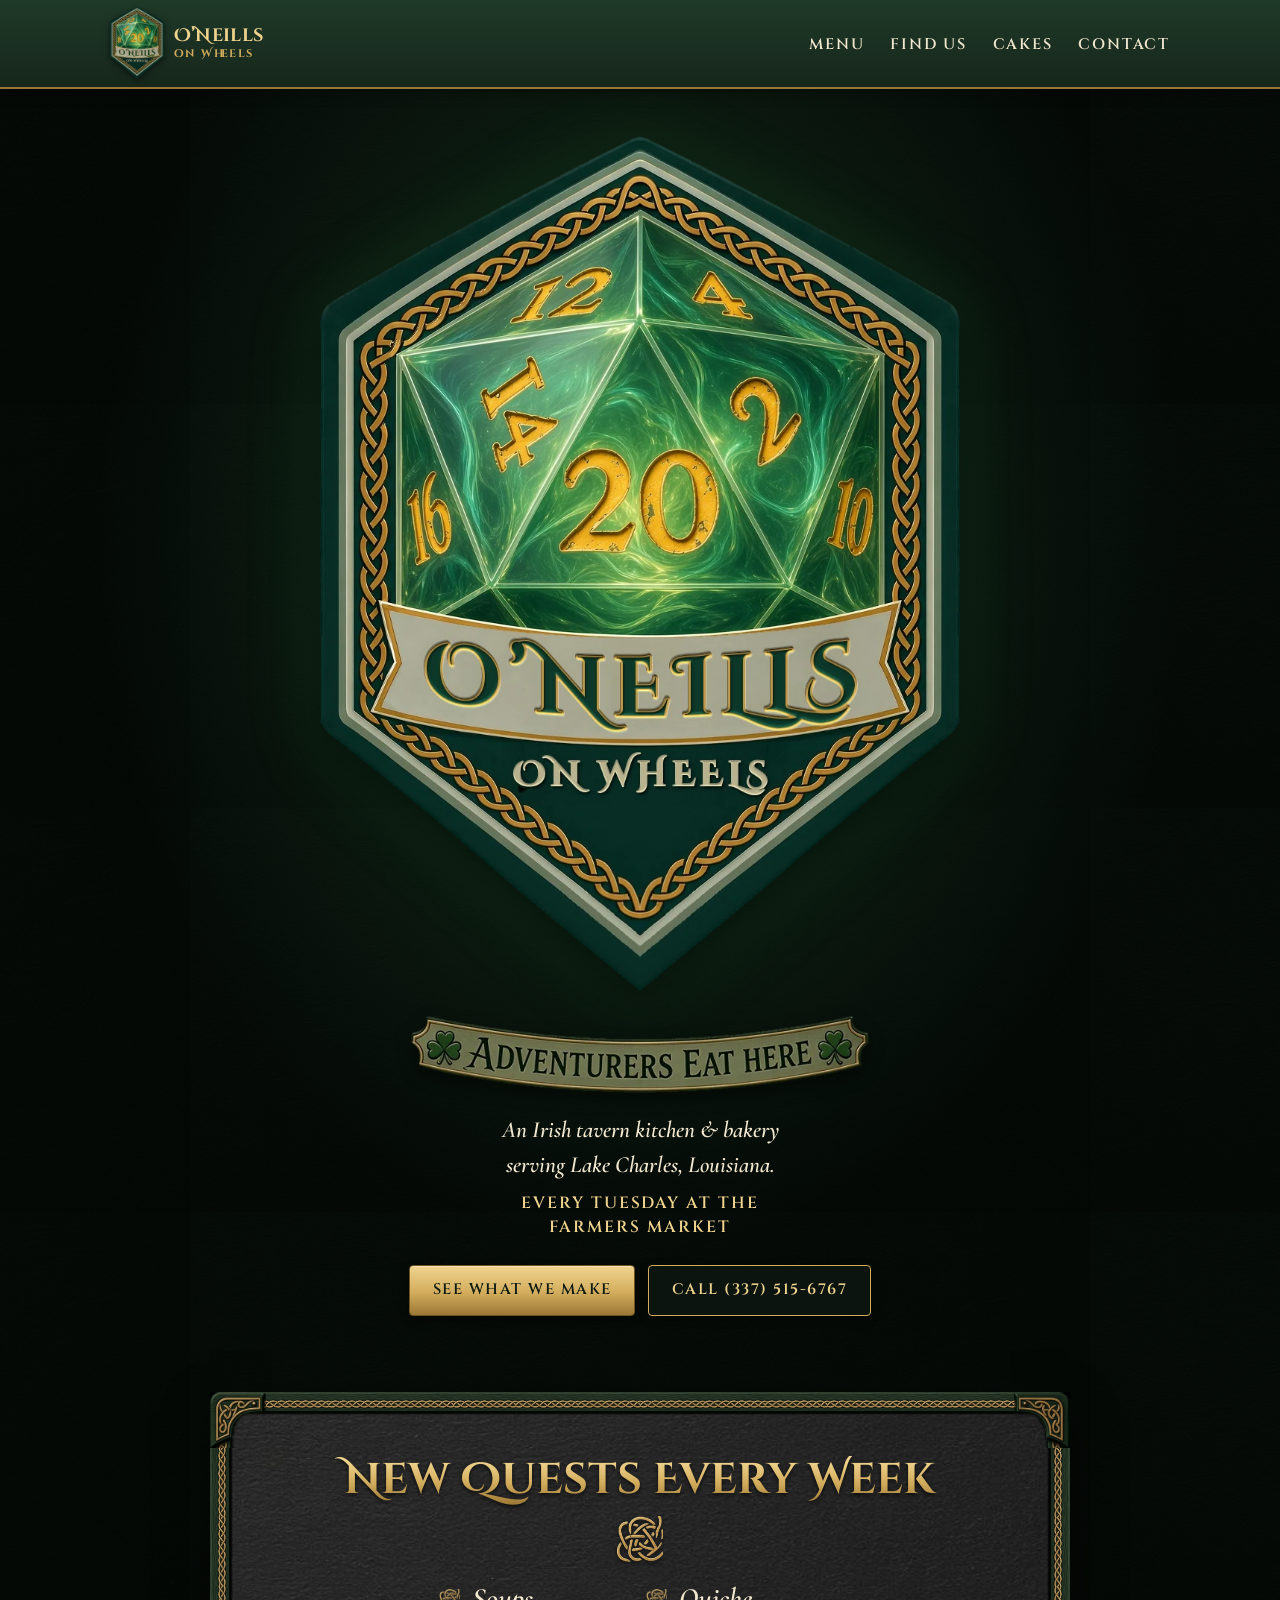
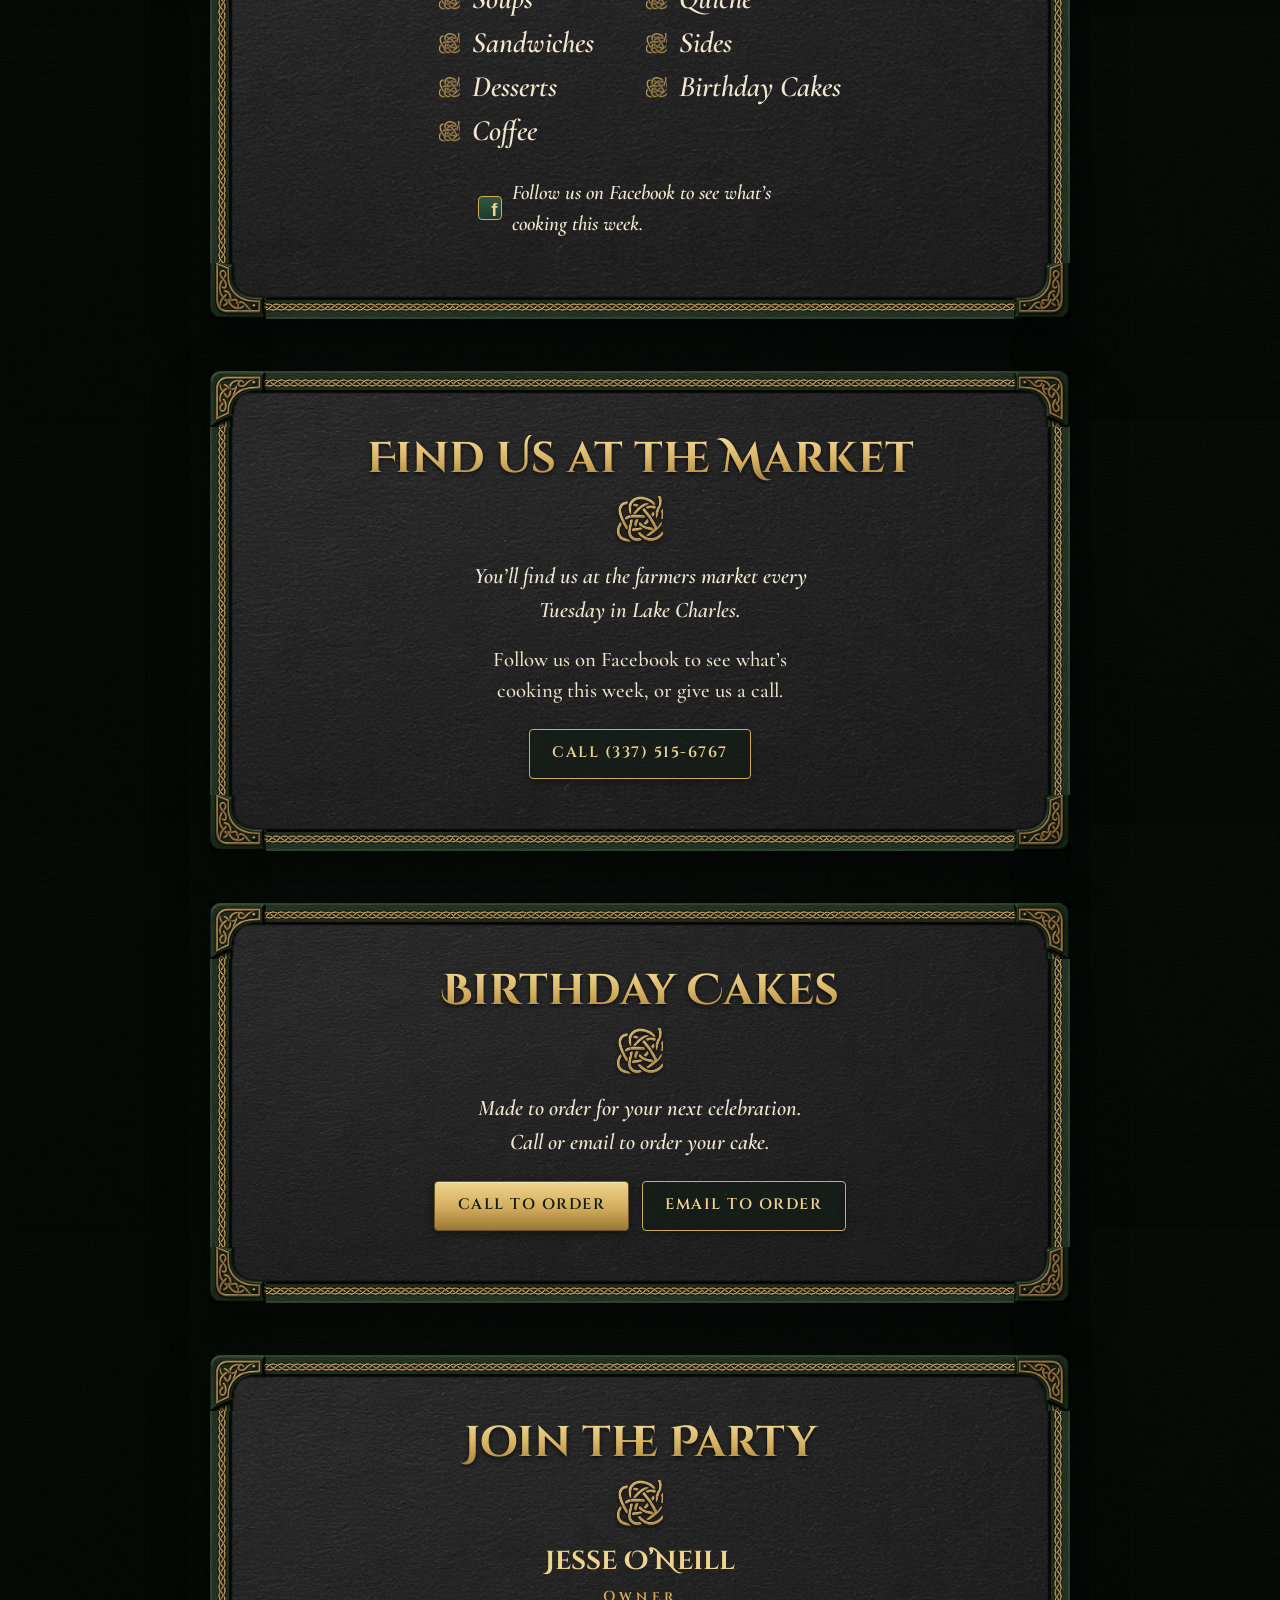
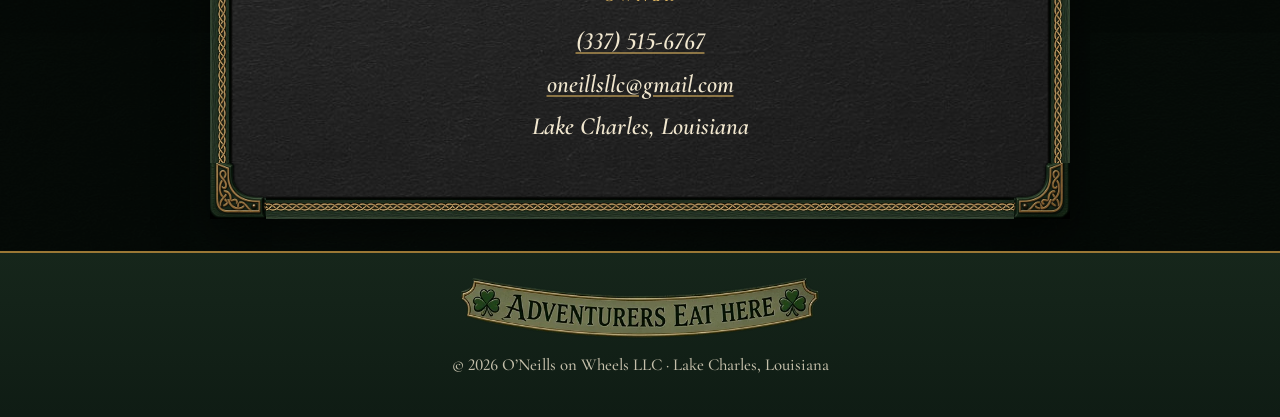
==== commit 3ff0f9a6: "Bigger logo; update menu board" ====
--- a/index.html
+++ b/index.html
@@ -62,8 +62,8 @@
     <section class="hero" aria-labelledby="hero-title">
       <h1 id="hero-title" class="visually-hidden">O&rsquo;Neills on Wheels</h1>
       <picture>
-        <source srcset="assets/img/logo.webp?v=5" type="image/webp">
-        <img class="hero-logo" src="assets/img/logo.png?v=5" width="539" height="720"
+        <source srcset="assets/img/logo.webp?v=6" type="image/webp">
+        <img class="hero-logo" src="assets/img/logo.png?v=6" width="858" height="1147"
              alt="O'Neills on Wheels logo: a glowing emerald twenty-sided die showing a gold 20, framed by a Celtic knot border.">
       </picture>
       <picture>
--- a/styles.css
+++ b/styles.css
@@ -49,7 +49,7 @@
 }
 .nav-inner { max-width: 1100px; margin: 0 auto; padding: .45rem 1.25rem; display: flex; align-items: center; justify-content: space-between; gap: 1rem; }
 .brand { display: flex; align-items: center; gap: .6rem; text-decoration: none; color: var(--gold-light); }
-.brand img { width: 40px; height: auto; filter: drop-shadow(0 2px 3px rgba(0,0,0,.5)); }
+.brand img { width: 54px; height: auto; filter: drop-shadow(0 2px 3px rgba(0,0,0,.5)); }
 .brand span { font-family: var(--heading); font-size: 1.15rem; line-height: 1; letter-spacing: .02em; }
 .brand small { display: block; font-size: .62em; letter-spacing: .14em; color: var(--gold); margin-top: .2rem; }
 .nav-menu { list-style: none; margin: 0; padding: 0; display: flex; gap: 1.6rem; }
@@ -62,7 +62,7 @@
   padding: 3rem 1.25rem 3.5rem;
   background: radial-gradient(ellipse at 50% 35%, rgba(60,140,80,.28), transparent 60%);
 }
-.hero-logo { width: min(340px, 72vw); margin: 0 auto; filter: drop-shadow(0 14px 22px rgba(0,0,0,.6)) drop-shadow(0 0 30px rgba(60,170,90,.18)); }
+.hero-logo { width: min(640px, 94vw); max-width: none; margin: 0 auto; filter: drop-shadow(0 14px 22px rgba(0,0,0,.6)) drop-shadow(0 0 30px rgba(60,170,90,.18)); }
 .hero-banner { width: min(460px, 88vw); margin: 1.4rem auto 0; filter: drop-shadow(0 6px 8px rgba(0,0,0,.5)); }
 .hero-lede { font-style: italic; font-weight: 600; font-size: 1.45rem; max-width: 30ch; margin: 1.2rem auto 1.6rem; }
 
@@ -148,11 +148,11 @@
 @media (max-width: 640px) {
   body { font-size: 1.15rem; }
   .nav-inner { padding: .4rem .8rem; }
-  .brand img { width: 32px; }
+  .brand img { width: 44px; }
   .brand span { display: none; }
   .nav-menu { gap: 1.1rem; }
   .nav-menu a { font-size: .8rem; letter-spacing: .08em; }
-  .hero { padding: 2rem 1rem 2.4rem; }
+  .hero { padding: 1.4rem .5rem 2.4rem; }
   .hero-lede { font-size: 1.3rem; }
   .panel-section { padding: .8rem .6rem 1.2rem; }
   .panel { border-width: 36px; padding: .25rem .3rem .6rem; }
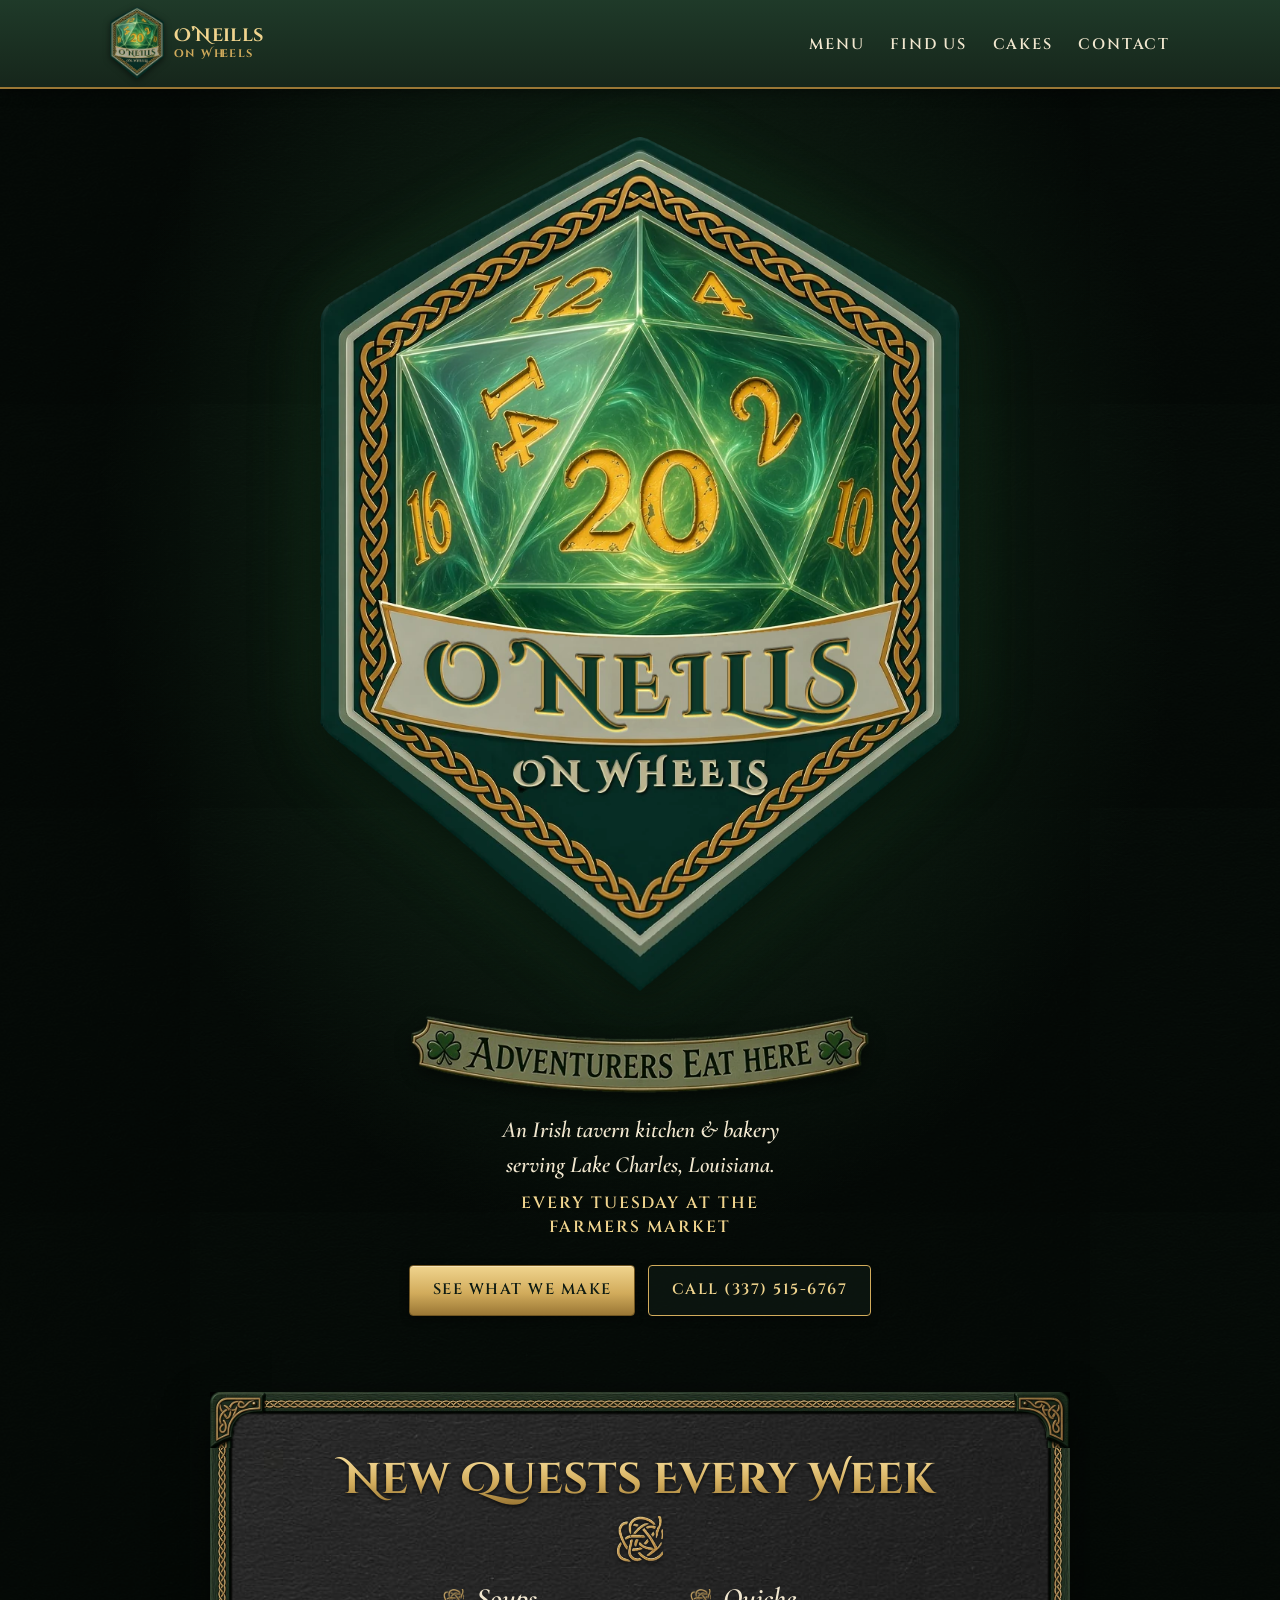
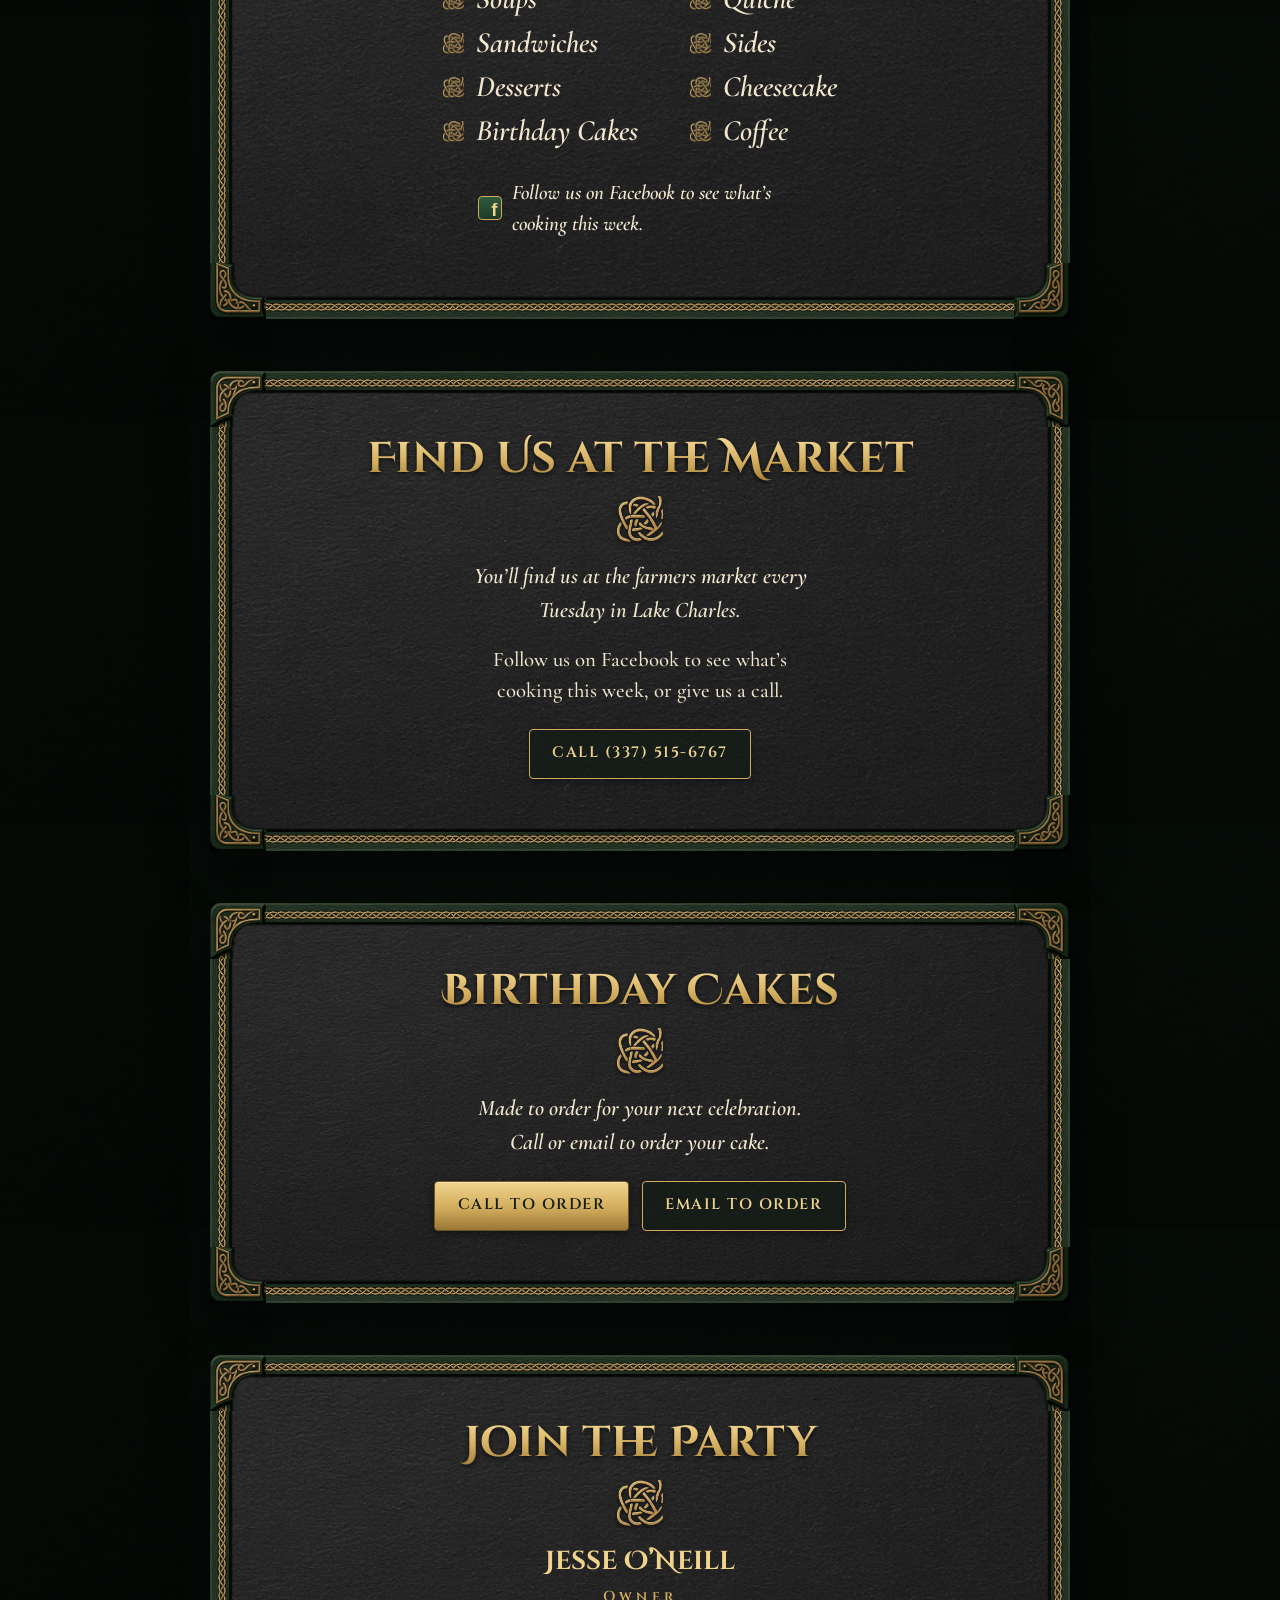
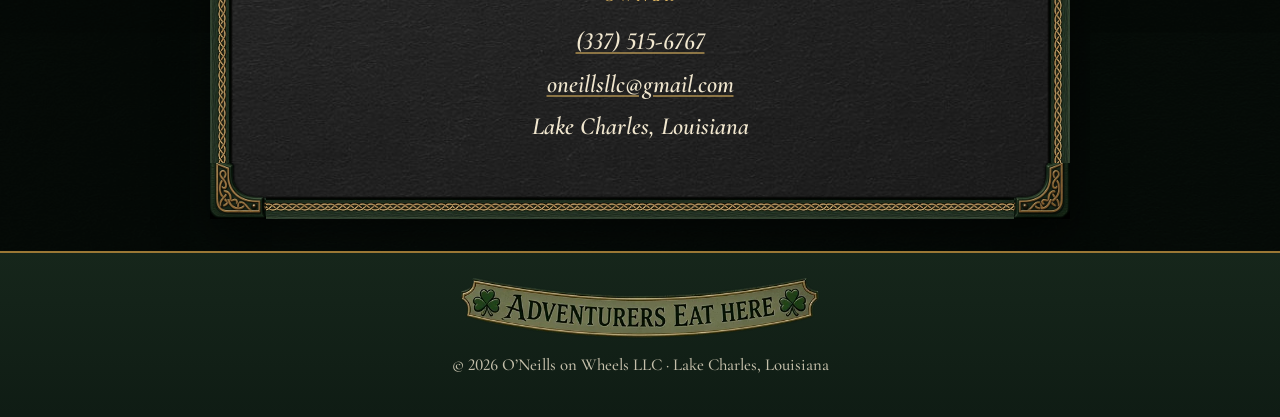
==== commit cf141e87: "Add Cheesecake" ====
--- a/index.html
+++ b/index.html
@@ -88,6 +88,7 @@
           <li>Sandwiches</li>
           <li>Sides</li>
           <li>Desserts</li>
+          <li>Cheesecake</li>
           <li>Birthday Cakes</li>
           <li>Coffee</li>
         </ul>
@@ -147,7 +148,7 @@
     <p>&copy; <span id="year">2026</span> O&rsquo;Neills on Wheels LLC &middot; Lake Charles, Louisiana</p>
   </footer>
 
-  <script src="menu.js"></script>
+  <script src="menu.js?v=7"></script>
   <script src="script.js"></script>
 </body>
 </html>
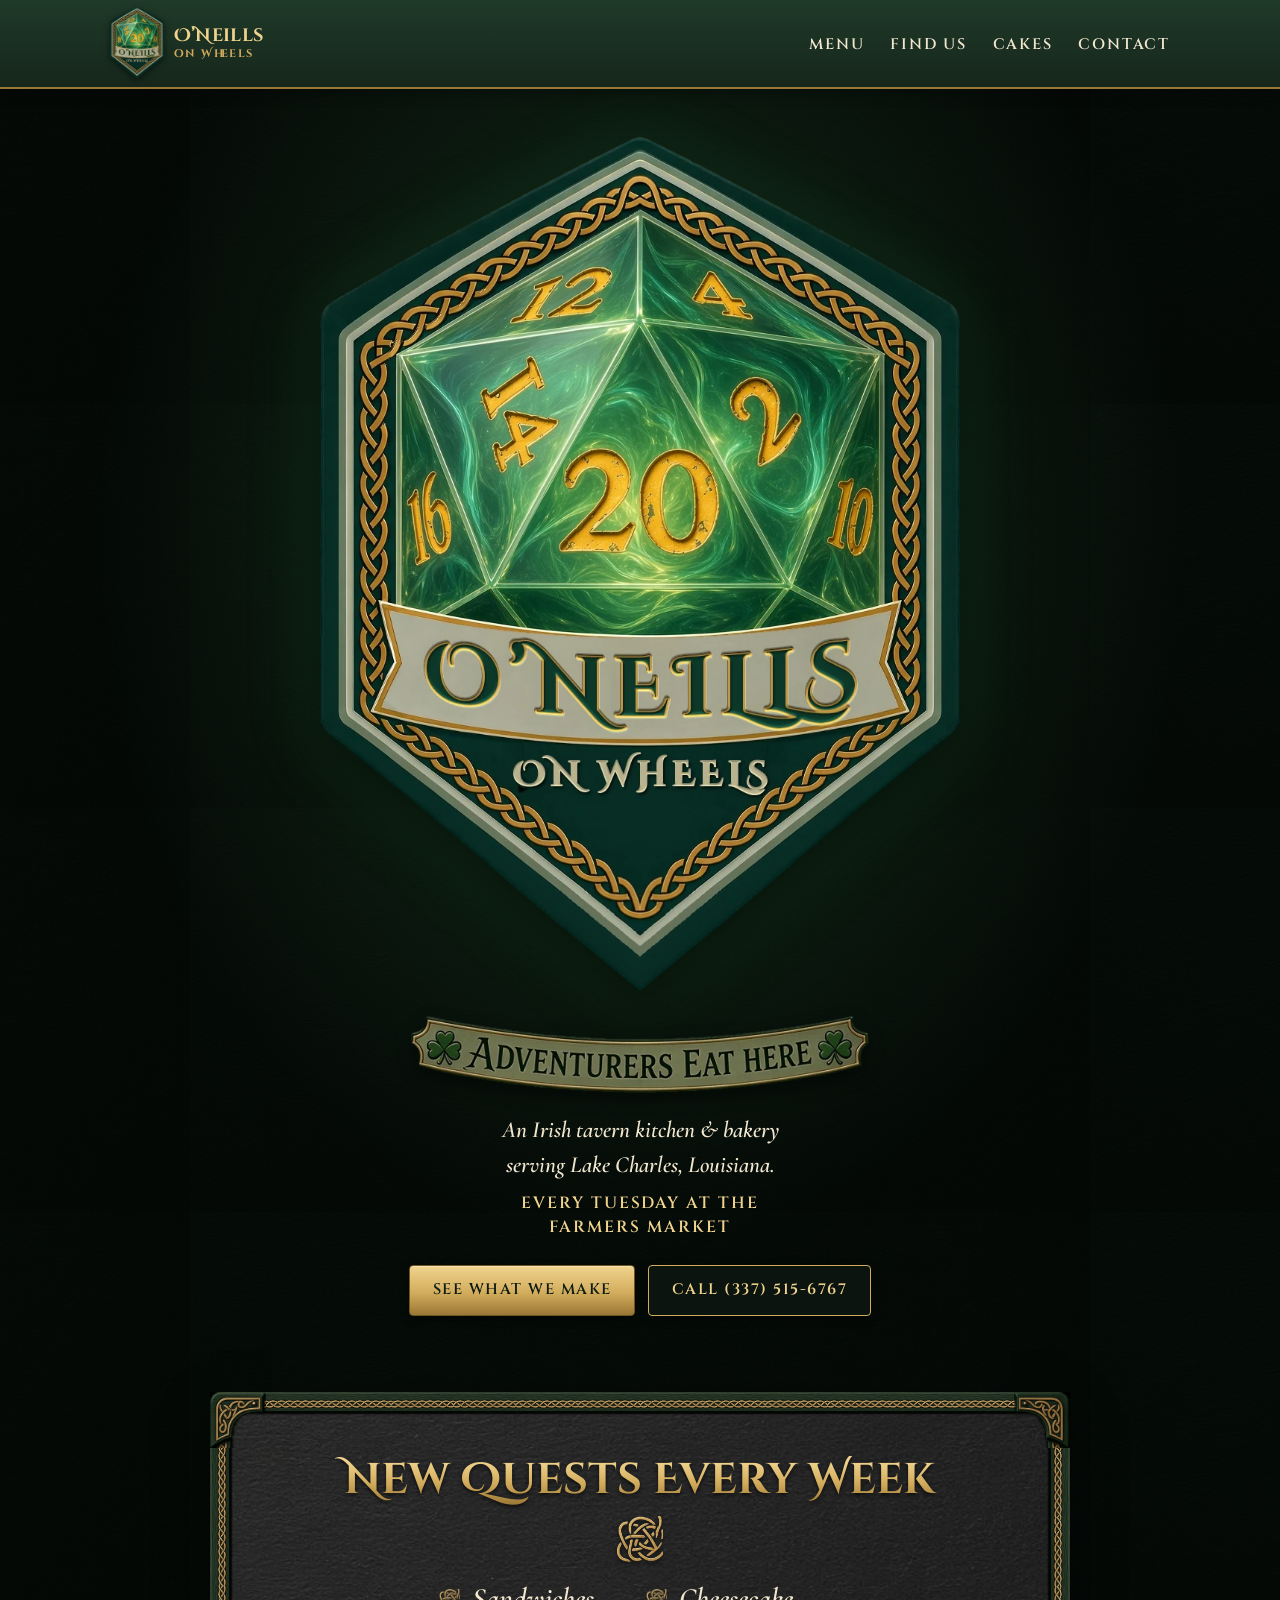
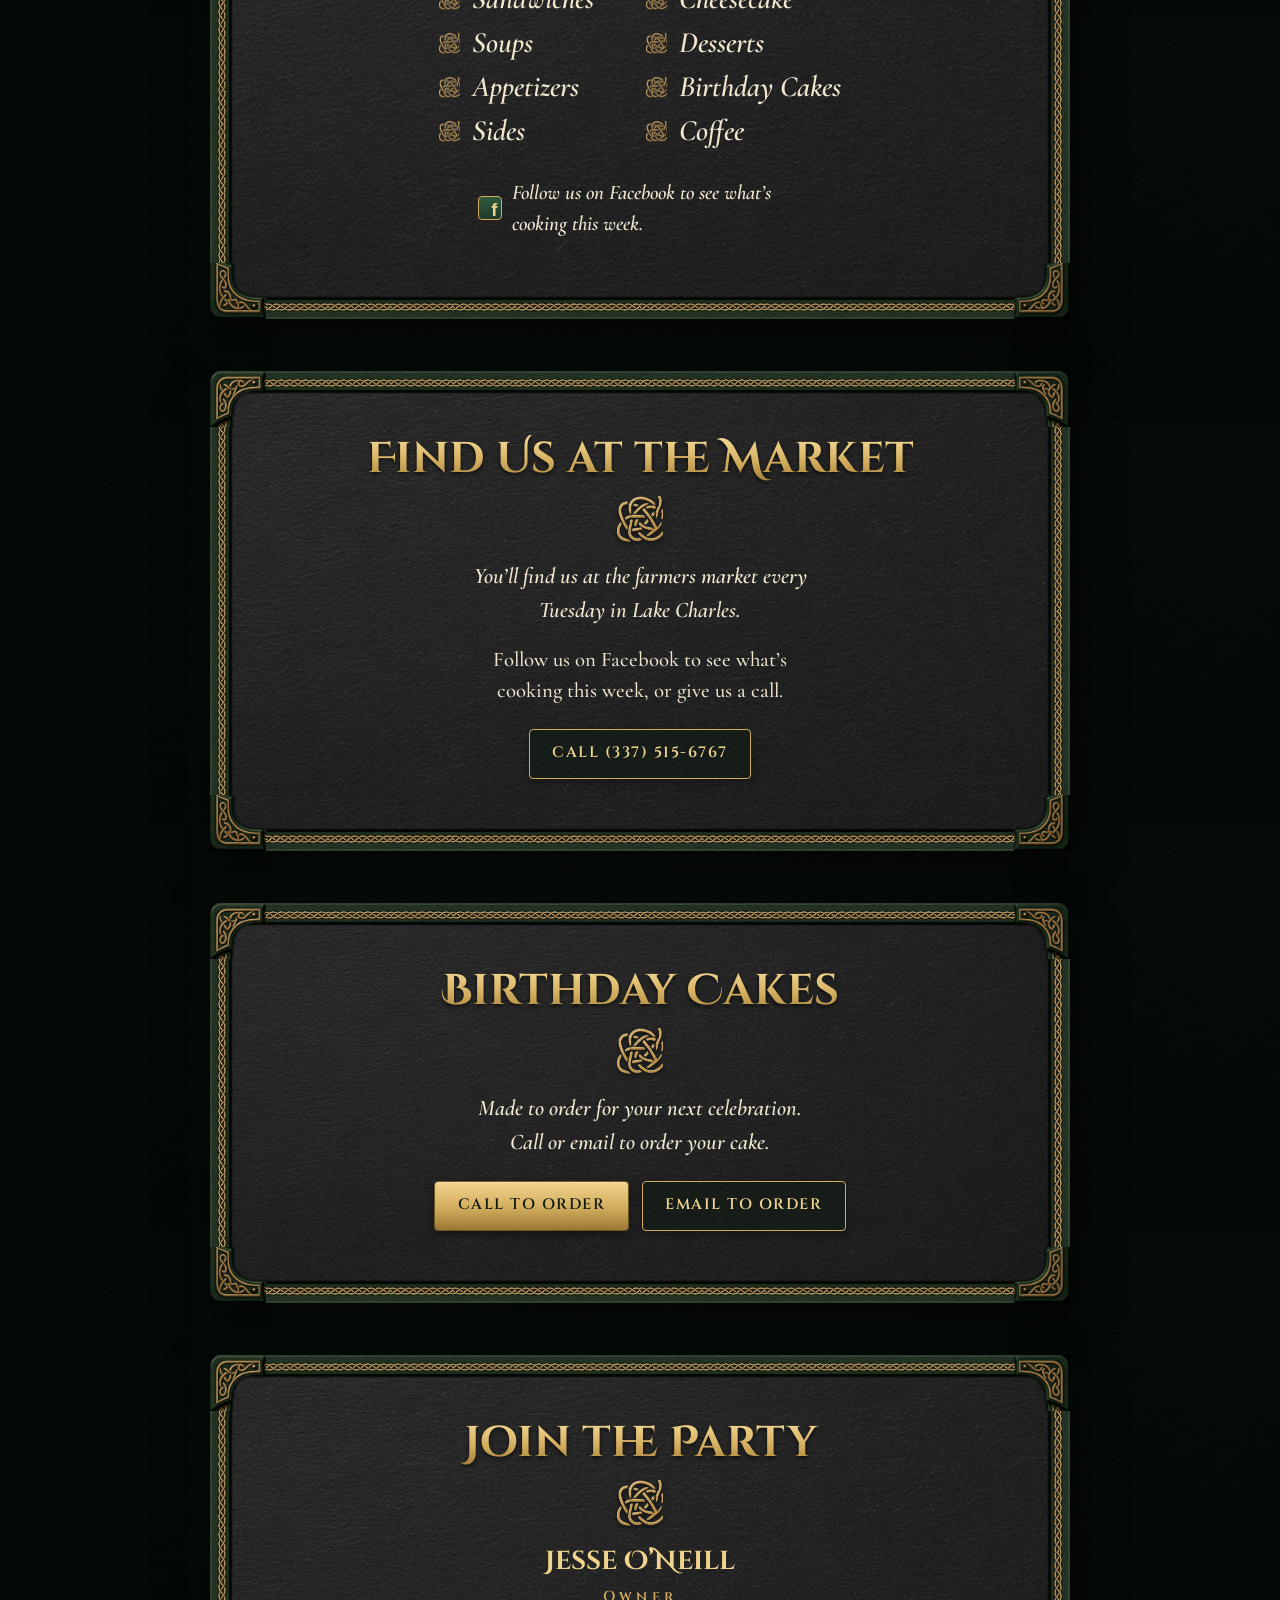
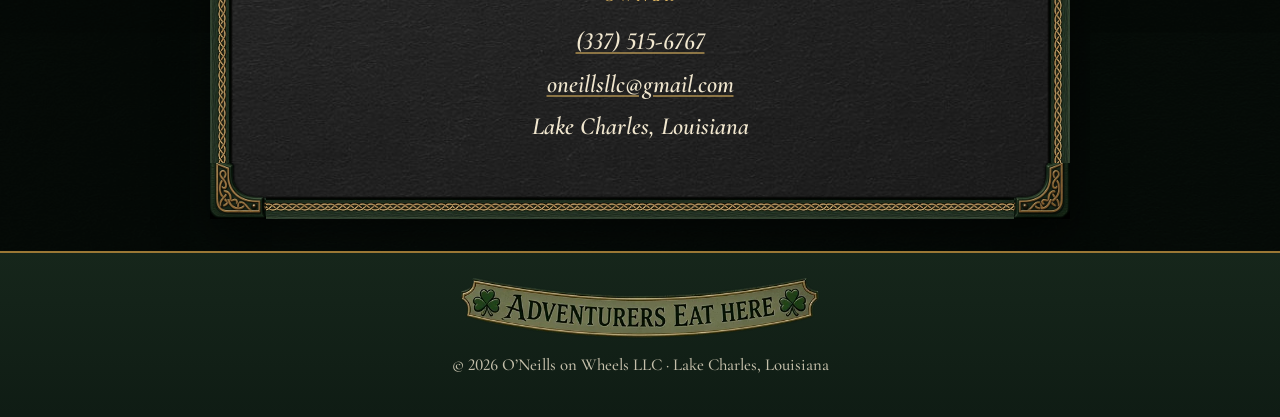
==== commit 5e9ddaca: "Menu: Appetizers replaces Quiche; kitchen/bakery order" ====
--- a/index.html
+++ b/index.html
@@ -4,7 +4,7 @@
   <meta charset="utf-8">
   <meta name="viewport" content="width=device-width, initial-scale=1">
   <title>O&rsquo;Neills on Wheels &mdash; Adventurers Eat Here</title>
-  <meta name="description" content="O'Neills on Wheels is an Irish tavern-themed kitchen and bakery in Lake Charles, Louisiana, at the farmers market every Tuesday. Soups, quiche, sandwiches, sides, desserts, birthday cakes, and coffee. New quests every week.">
+  <meta name="description" content="O'Neills on Wheels is an Irish tavern-themed kitchen and bakery in Lake Charles, Louisiana, at the farmers market every Tuesday. Sandwiches, soups, appetizers, sides, cheesecake, desserts, birthday cakes, and coffee. New quests every week.">
   <meta name="theme-color" content="#16261b">
   <link rel="canonical" href="https://oneillsonwheels.net/">
   <meta property="og:title" content="O'Neills on Wheels — Adventurers Eat Here">
@@ -20,7 +20,7 @@
   <link rel="apple-touch-icon" href="assets/img/apple-touch-icon.png?v=5">
   <link rel="preload" href="assets/fonts/cinzel-decorative-700.woff2" as="font" type="font/woff2" crossorigin>
   <link rel="preload" href="assets/fonts/cormorant-garamond-italic.woff2" as="font" type="font/woff2" crossorigin>
-  <link rel="stylesheet" href="styles.css">
+  <link rel="stylesheet" href="styles.css?v=8">
   <script type="application/ld+json">
   {
     "@context": "https://schema.org",
@@ -83,12 +83,12 @@
         <img class="knot-divider" src="assets/img/knot.png" width="87" height="89" alt="" aria-hidden="true">
         <p class="week-label" id="week-label" hidden></p>
         <ul class="quest-list" id="quest-list">
+          <li>Sandwiches</li>
           <li>Soups</li>
-          <li>Quiche</li>
-          <li>Sandwiches</li>
+          <li>Appetizers</li>
           <li>Sides</li>
+          <li>Cheesecake</li>
           <li>Desserts</li>
-          <li>Cheesecake</li>
           <li>Birthday Cakes</li>
           <li>Coffee</li>
         </ul>
@@ -148,7 +148,7 @@
     <p>&copy; <span id="year">2026</span> O&rsquo;Neills on Wheels LLC &middot; Lake Charles, Louisiana</p>
   </footer>
 
-  <script src="menu.js?v=7"></script>
-  <script src="script.js"></script>
+  <script src="menu.js?v=8"></script>
+  <script src="script.js?v=8"></script>
 </body>
 </html>
--- a/styles.css
+++ b/styles.css
@@ -108,6 +108,7 @@
 .quest-list {
   list-style: none; margin: 0 auto; padding: 0;
   display: grid; grid-template-columns: repeat(2, minmax(0, max-content)); justify-content: center; column-gap: 3.2rem; row-gap: .25rem;
+  grid-auto-flow: column; grid-template-rows: repeat(var(--rows, 4), auto); /* fill left column first (kitchen), then right (bakery) */
   text-align: left;
 }
 .quest-list li {
@@ -167,7 +168,7 @@
   .btn { padding: .75rem 1.1rem; font-size: .85rem; }
 }
 @media (max-width: 360px) {
-  .quest-list { grid-template-columns: minmax(0, max-content); }
+  .quest-list { grid-template-columns: minmax(0, max-content); grid-auto-flow: row; grid-template-rows: none; }
   .nav-menu { gap: .7rem; }
   .nav-menu a { font-size: .72rem; letter-spacing: .04em; }
 }
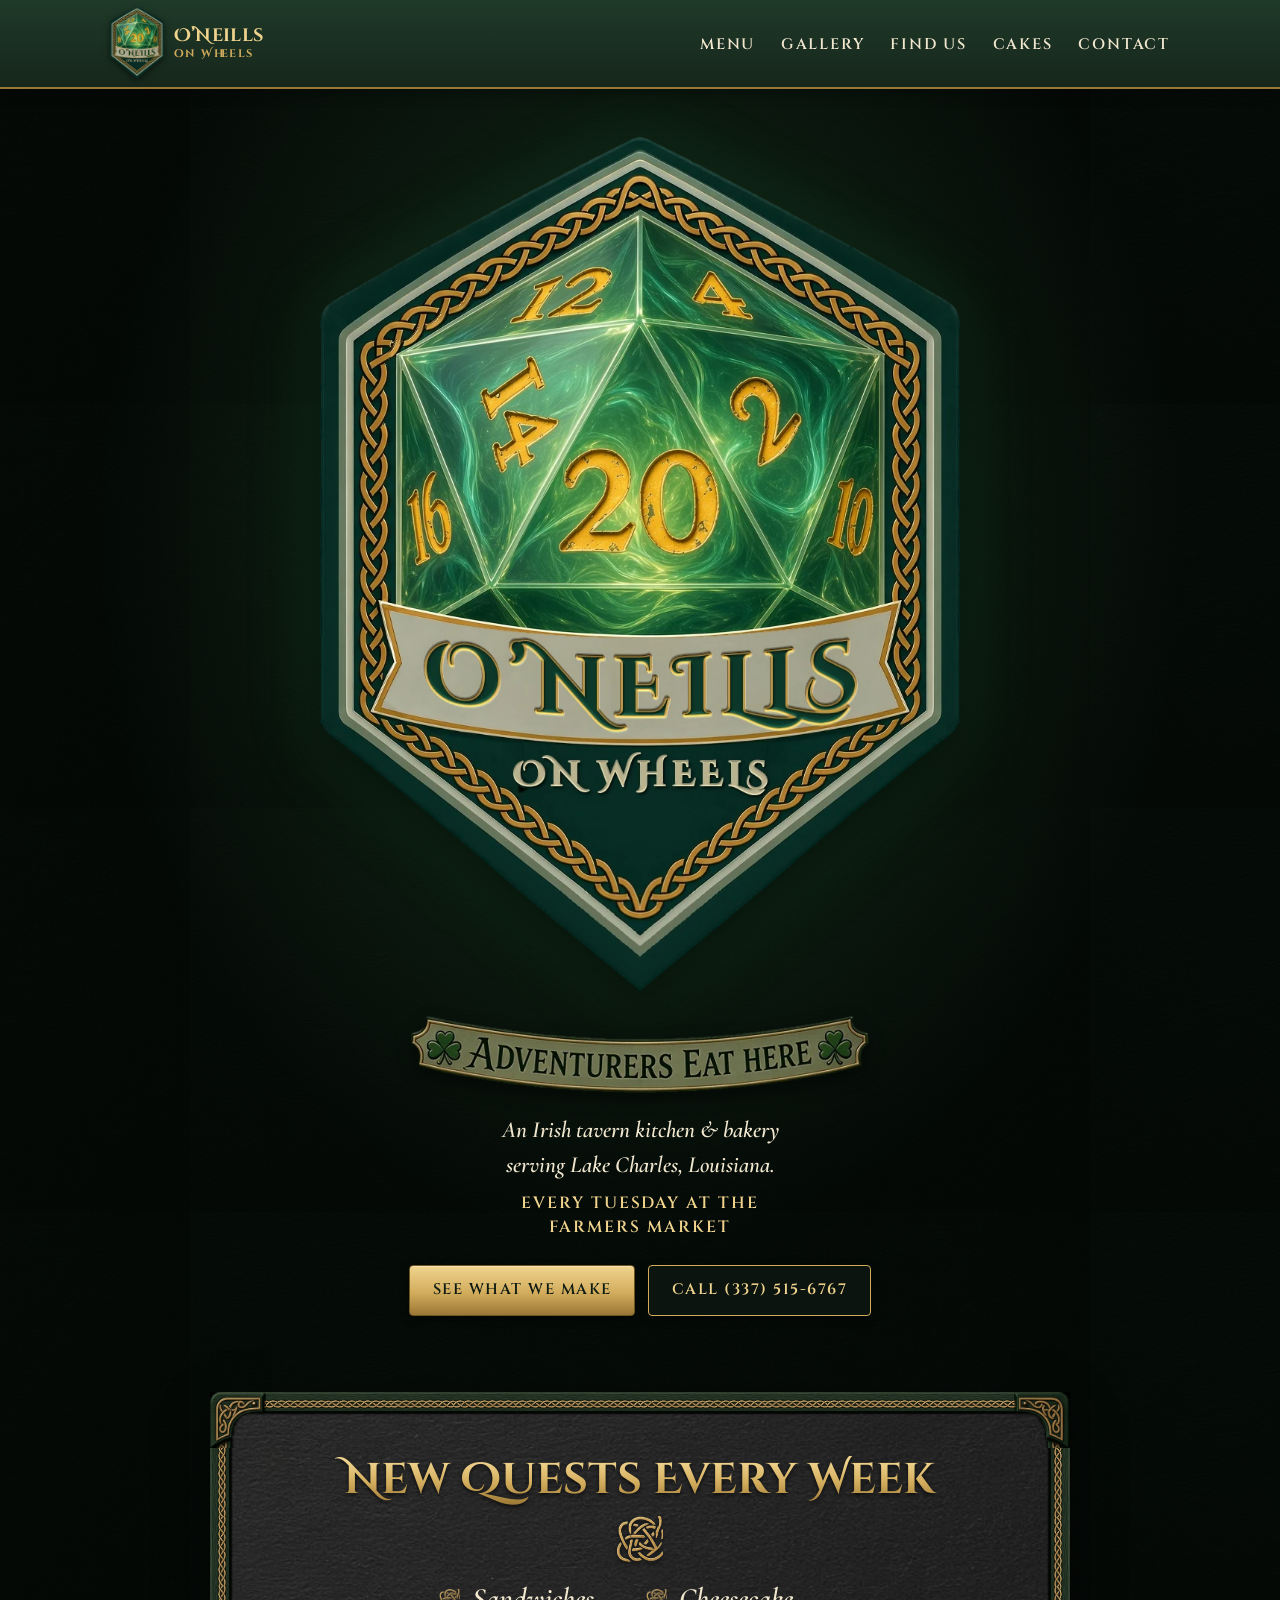
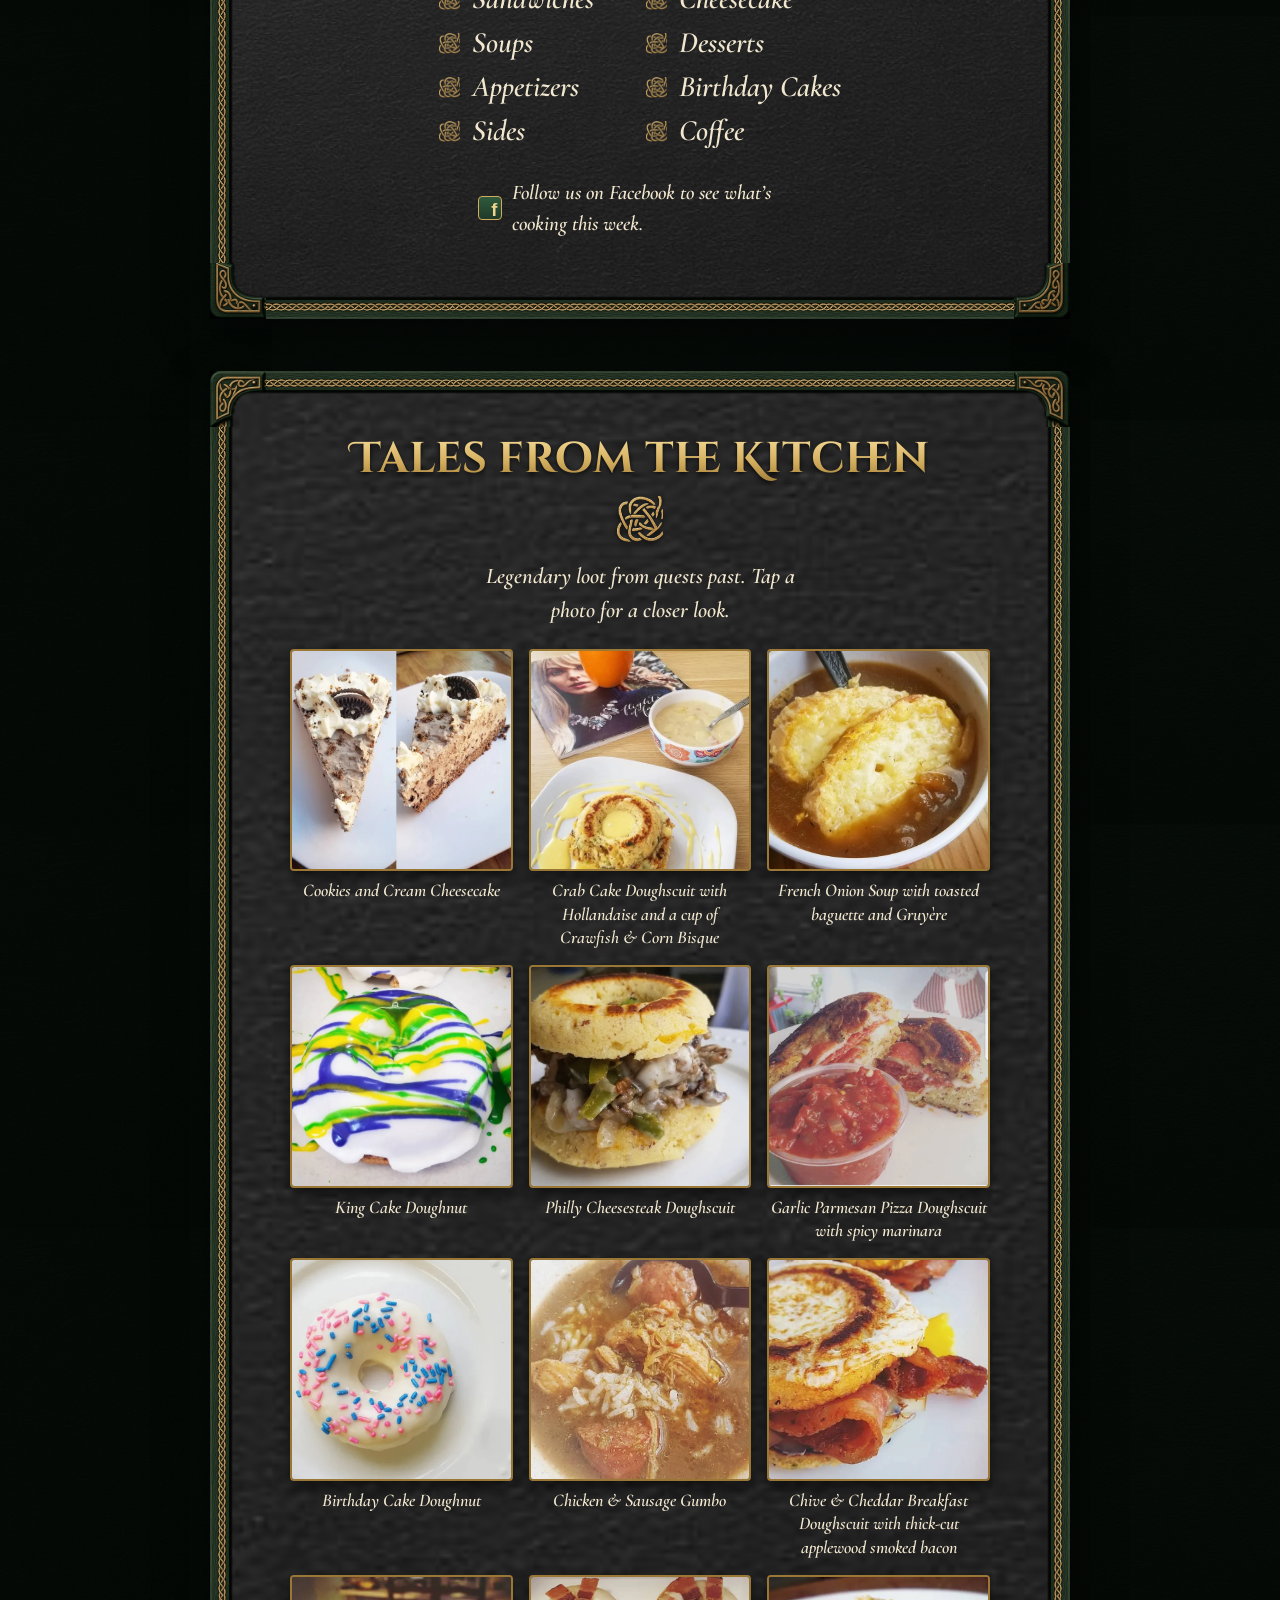
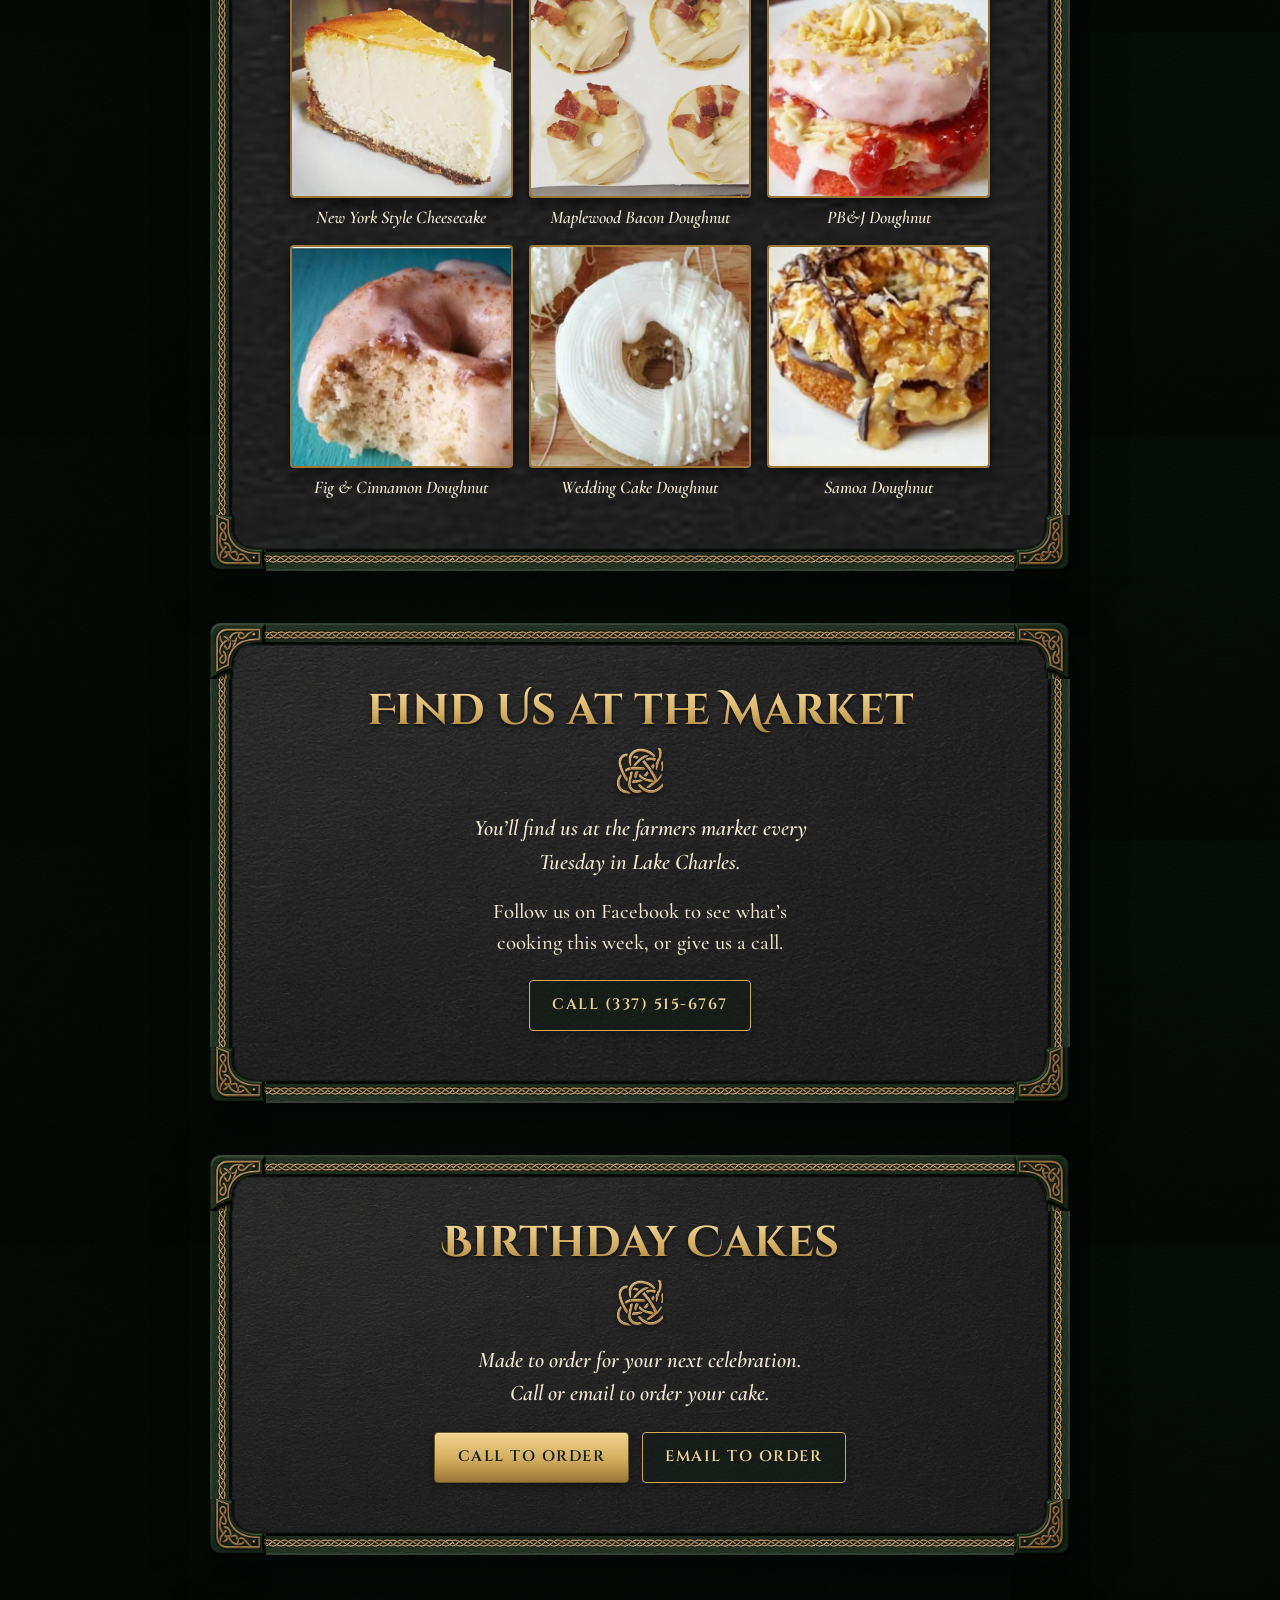
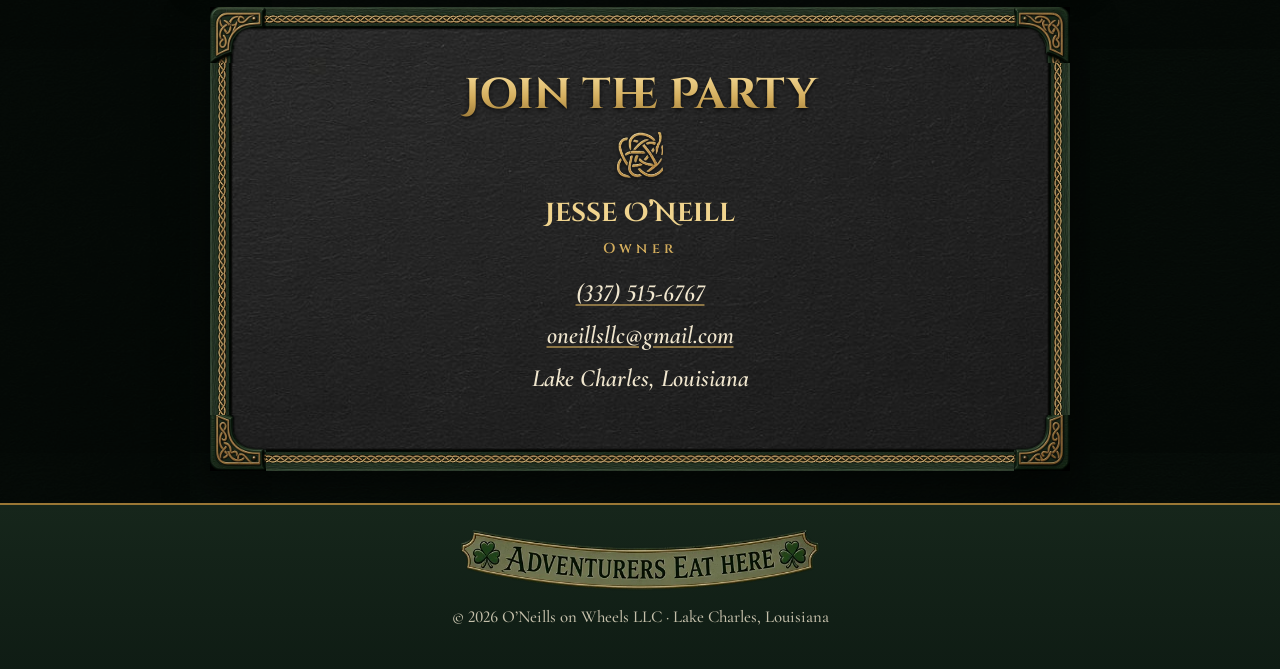
==== commit 77ce869d: "Add photo gallery: Tales from the Kitchen" ====
--- a/index.html
+++ b/index.html
@@ -20,7 +20,7 @@
   <link rel="apple-touch-icon" href="assets/img/apple-touch-icon.png?v=5">
   <link rel="preload" href="assets/fonts/cinzel-decorative-700.woff2" as="font" type="font/woff2" crossorigin>
   <link rel="preload" href="assets/fonts/cormorant-garamond-italic.woff2" as="font" type="font/woff2" crossorigin>
-  <link rel="stylesheet" href="styles.css?v=8">
+  <link rel="stylesheet" href="styles.css?v=9">
   <script type="application/ld+json">
   {
     "@context": "https://schema.org",
@@ -50,6 +50,7 @@
       <nav aria-label="Main">
         <ul class="nav-menu">
           <li><a href="#quests">Menu</a></li>
+          <li><a href="#gallery">Gallery</a></li>
           <li><a href="#find-us">Find Us</a></li>
           <li><a href="#cakes">Cakes</a></li>
           <li><a href="#contact">Contact</a></li>
@@ -99,6 +100,153 @@
       </div>
     </section>
 
+    <section class="panel-section" id="gallery" aria-labelledby="gallery-title">
+      <div class="panel">
+        <h2 id="gallery-title">Tales from the Kitchen</h2>
+        <img class="knot-divider" src="assets/img/knot.png" width="87" height="89" alt="" aria-hidden="true">
+        <p class="panel-intro">Legendary loot from quests past. Tap a photo for a closer look.</p>
+        <div class="gallery-grid">
+          <!-- GALLERY:START -->
+          <figure class="gallery-item">
+            <a href="assets/img/gallery/cookies-and-cream-cheesecake-1200.jpg?v=1" data-full="assets/img/gallery/cookies-and-cream-cheesecake-1200.webp?v=1" data-caption="Cookies and Cream Cheesecake">
+              <picture>
+                <source srcset="assets/img/gallery/cookies-and-cream-cheesecake-640.webp?v=1 640w, assets/img/gallery/cookies-and-cream-cheesecake-1200.webp?v=1 1200w" sizes="(max-width: 640px) 46vw, 300px" type="image/webp">
+                <img src="assets/img/gallery/cookies-and-cream-cheesecake-1200.jpg?v=1" width="640" height="640" loading="lazy" decoding="async" alt="Cookies and Cream Cheesecake">
+              </picture>
+            </a>
+            <figcaption>Cookies and Cream Cheesecake</figcaption>
+          </figure>
+          <figure class="gallery-item">
+            <a href="assets/img/gallery/crab-cake-doughscuit-bisque-1200.jpg?v=1" data-full="assets/img/gallery/crab-cake-doughscuit-bisque-1200.webp?v=1" data-caption="Crab Cake Doughscuit with Hollandaise and a cup of Crawfish &amp; Corn Bisque">
+              <picture>
+                <source srcset="assets/img/gallery/crab-cake-doughscuit-bisque-640.webp?v=1 640w, assets/img/gallery/crab-cake-doughscuit-bisque-1200.webp?v=1 1200w" sizes="(max-width: 640px) 46vw, 300px" type="image/webp">
+                <img src="assets/img/gallery/crab-cake-doughscuit-bisque-1200.jpg?v=1" width="512" height="640" loading="lazy" decoding="async" alt="Crab Cake Doughscuit with Hollandaise and a cup of Crawfish &amp; Corn Bisque">
+              </picture>
+            </a>
+            <figcaption>Crab Cake Doughscuit with Hollandaise and a cup of Crawfish &amp; Corn Bisque</figcaption>
+          </figure>
+          <figure class="gallery-item">
+            <a href="assets/img/gallery/french-onion-soup-1200.jpg?v=1" data-full="assets/img/gallery/french-onion-soup-1200.webp?v=1" data-caption="French Onion Soup with toasted baguette and Gruyère">
+              <picture>
+                <source srcset="assets/img/gallery/french-onion-soup-640.webp?v=1 640w, assets/img/gallery/french-onion-soup-1200.webp?v=1 1200w" sizes="(max-width: 640px) 46vw, 300px" type="image/webp">
+                <img src="assets/img/gallery/french-onion-soup-1200.jpg?v=1" width="640" height="640" loading="lazy" decoding="async" alt="French Onion Soup with toasted baguette and Gruyère">
+              </picture>
+            </a>
+            <figcaption>French Onion Soup with toasted baguette and Gruyère</figcaption>
+          </figure>
+          <figure class="gallery-item">
+            <a href="assets/img/gallery/king-cake-doughnut-1200.jpg?v=1" data-full="assets/img/gallery/king-cake-doughnut-1200.webp?v=1" data-caption="King Cake Doughnut">
+              <picture>
+                <source srcset="assets/img/gallery/king-cake-doughnut-640.webp?v=1 640w, assets/img/gallery/king-cake-doughnut-1200.webp?v=1 1200w" sizes="(max-width: 640px) 46vw, 300px" type="image/webp">
+                <img src="assets/img/gallery/king-cake-doughnut-1200.jpg?v=1" width="608" height="640" loading="lazy" decoding="async" alt="King Cake Doughnut">
+              </picture>
+            </a>
+            <figcaption>King Cake Doughnut</figcaption>
+          </figure>
+          <figure class="gallery-item">
+            <a href="assets/img/gallery/philly-cheesesteak-doughscuit-1200.jpg?v=1" data-full="assets/img/gallery/philly-cheesesteak-doughscuit-1200.webp?v=1" data-caption="Philly Cheesesteak Doughscuit">
+              <picture>
+                <source srcset="assets/img/gallery/philly-cheesesteak-doughscuit-640.webp?v=1 640w, assets/img/gallery/philly-cheesesteak-doughscuit-1200.webp?v=1 1200w" sizes="(max-width: 640px) 46vw, 300px" type="image/webp">
+                <img src="assets/img/gallery/philly-cheesesteak-doughscuit-1200.jpg?v=1" width="640" height="640" loading="lazy" decoding="async" alt="Philly Cheesesteak Doughscuit">
+              </picture>
+            </a>
+            <figcaption>Philly Cheesesteak Doughscuit</figcaption>
+          </figure>
+          <figure class="gallery-item">
+            <a href="assets/img/gallery/garlic-parmesan-pizza-doughscuit-1200.jpg?v=1" data-full="assets/img/gallery/garlic-parmesan-pizza-doughscuit-1200.webp?v=1" data-caption="Garlic Parmesan Pizza Doughscuit with spicy marinara">
+              <picture>
+                <source srcset="assets/img/gallery/garlic-parmesan-pizza-doughscuit-640.webp?v=1 640w, assets/img/gallery/garlic-parmesan-pizza-doughscuit-1200.webp?v=1 1200w" sizes="(max-width: 640px) 46vw, 300px" type="image/webp">
+                <img src="assets/img/gallery/garlic-parmesan-pizza-doughscuit-1200.jpg?v=1" width="640" height="640" loading="lazy" decoding="async" alt="Garlic Parmesan Pizza Doughscuit with spicy marinara">
+              </picture>
+            </a>
+            <figcaption>Garlic Parmesan Pizza Doughscuit with spicy marinara</figcaption>
+          </figure>
+          <figure class="gallery-item">
+            <a href="assets/img/gallery/birthday-cake-doughnut-1200.jpg?v=1" data-full="assets/img/gallery/birthday-cake-doughnut-1200.webp?v=1" data-caption="Birthday Cake Doughnut">
+              <picture>
+                <source srcset="assets/img/gallery/birthday-cake-doughnut-640.webp?v=1 640w, assets/img/gallery/birthday-cake-doughnut-1200.webp?v=1 1200w" sizes="(max-width: 640px) 46vw, 300px" type="image/webp">
+                <img src="assets/img/gallery/birthday-cake-doughnut-1200.jpg?v=1" width="640" height="640" loading="lazy" decoding="async" alt="Birthday Cake Doughnut">
+              </picture>
+            </a>
+            <figcaption>Birthday Cake Doughnut</figcaption>
+          </figure>
+          <figure class="gallery-item">
+            <a href="assets/img/gallery/chicken-sausage-gumbo-1200.jpg?v=1" data-full="assets/img/gallery/chicken-sausage-gumbo-1200.webp?v=1" data-caption="Chicken &amp; Sausage Gumbo">
+              <picture>
+                <source srcset="assets/img/gallery/chicken-sausage-gumbo-640.webp?v=1 640w, assets/img/gallery/chicken-sausage-gumbo-1200.webp?v=1 1200w" sizes="(max-width: 640px) 46vw, 300px" type="image/webp">
+                <img src="assets/img/gallery/chicken-sausage-gumbo-1200.jpg?v=1" width="539" height="550" loading="lazy" decoding="async" alt="Chicken &amp; Sausage Gumbo">
+              </picture>
+            </a>
+            <figcaption>Chicken &amp; Sausage Gumbo</figcaption>
+          </figure>
+          <figure class="gallery-item">
+            <a href="assets/img/gallery/chive-cheddar-breakfast-doughscuit-1200.jpg?v=1" data-full="assets/img/gallery/chive-cheddar-breakfast-doughscuit-1200.webp?v=1" data-caption="Chive &amp; Cheddar Breakfast Doughscuit with thick-cut applewood smoked bacon">
+              <picture>
+                <source srcset="assets/img/gallery/chive-cheddar-breakfast-doughscuit-640.webp?v=1 640w, assets/img/gallery/chive-cheddar-breakfast-doughscuit-1200.webp?v=1 1200w" sizes="(max-width: 640px) 46vw, 300px" type="image/webp">
+                <img src="assets/img/gallery/chive-cheddar-breakfast-doughscuit-1200.jpg?v=1" width="539" height="521" loading="lazy" decoding="async" alt="Chive &amp; Cheddar Breakfast Doughscuit with thick-cut applewood smoked bacon">
+              </picture>
+            </a>
+            <figcaption>Chive &amp; Cheddar Breakfast Doughscuit with thick-cut applewood smoked bacon</figcaption>
+          </figure>
+          <figure class="gallery-item">
+            <a href="assets/img/gallery/new-york-style-cheesecake-1200.jpg?v=1" data-full="assets/img/gallery/new-york-style-cheesecake-1200.webp?v=1" data-caption="New York Style Cheesecake">
+              <picture>
+                <source srcset="assets/img/gallery/new-york-style-cheesecake-640.webp?v=1 640w, assets/img/gallery/new-york-style-cheesecake-1200.webp?v=1 1200w" sizes="(max-width: 640px) 46vw, 300px" type="image/webp">
+                <img src="assets/img/gallery/new-york-style-cheesecake-1200.jpg?v=1" width="532" height="521" loading="lazy" decoding="async" alt="New York Style Cheesecake">
+              </picture>
+            </a>
+            <figcaption>New York Style Cheesecake</figcaption>
+          </figure>
+          <figure class="gallery-item">
+            <a href="assets/img/gallery/maplewood-bacon-doughnut-1200.jpg?v=1" data-full="assets/img/gallery/maplewood-bacon-doughnut-1200.webp?v=1" data-caption="Maplewood Bacon Doughnut">
+              <picture>
+                <source srcset="assets/img/gallery/maplewood-bacon-doughnut-640.webp?v=1 640w, assets/img/gallery/maplewood-bacon-doughnut-1200.webp?v=1 1200w" sizes="(max-width: 640px) 46vw, 300px" type="image/webp">
+                <img src="assets/img/gallery/maplewood-bacon-doughnut-1200.jpg?v=1" width="640" height="640" loading="lazy" decoding="async" alt="Maplewood Bacon Doughnut">
+              </picture>
+            </a>
+            <figcaption>Maplewood Bacon Doughnut</figcaption>
+          </figure>
+          <figure class="gallery-item">
+            <a href="assets/img/gallery/pbj-doughnut-1200.jpg?v=1" data-full="assets/img/gallery/pbj-doughnut-1200.webp?v=1" data-caption="PB&amp;J Doughnut">
+              <picture>
+                <source srcset="assets/img/gallery/pbj-doughnut-640.webp?v=1 640w, assets/img/gallery/pbj-doughnut-1200.webp?v=1 1200w" sizes="(max-width: 640px) 46vw, 300px" type="image/webp">
+                <img src="assets/img/gallery/pbj-doughnut-1200.jpg?v=1" width="540" height="452" loading="lazy" decoding="async" alt="PB&amp;J Doughnut">
+              </picture>
+            </a>
+            <figcaption>PB&amp;J Doughnut</figcaption>
+          </figure>
+          <figure class="gallery-item">
+            <a href="assets/img/gallery/fig-cinnamon-doughnut-1200.jpg?v=1" data-full="assets/img/gallery/fig-cinnamon-doughnut-1200.webp?v=1" data-caption="Fig &amp; Cinnamon Doughnut">
+              <picture>
+                <source srcset="assets/img/gallery/fig-cinnamon-doughnut-640.webp?v=1 640w, assets/img/gallery/fig-cinnamon-doughnut-1200.webp?v=1 1200w" sizes="(max-width: 640px) 46vw, 300px" type="image/webp">
+                <img src="assets/img/gallery/fig-cinnamon-doughnut-1200.jpg?v=1" width="531" height="452" loading="lazy" decoding="async" alt="Fig &amp; Cinnamon Doughnut">
+              </picture>
+            </a>
+            <figcaption>Fig &amp; Cinnamon Doughnut</figcaption>
+          </figure>
+          <figure class="gallery-item">
+            <a href="assets/img/gallery/wedding-cake-doughnut-1200.jpg?v=1" data-full="assets/img/gallery/wedding-cake-doughnut-1200.webp?v=1" data-caption="Wedding Cake Doughnut">
+              <picture>
+                <source srcset="assets/img/gallery/wedding-cake-doughnut-640.webp?v=1 640w, assets/img/gallery/wedding-cake-doughnut-1200.webp?v=1 1200w" sizes="(max-width: 640px) 46vw, 300px" type="image/webp">
+                <img src="assets/img/gallery/wedding-cake-doughnut-1200.jpg?v=1" width="540" height="450" loading="lazy" decoding="async" alt="Wedding Cake Doughnut">
+              </picture>
+            </a>
+            <figcaption>Wedding Cake Doughnut</figcaption>
+          </figure>
+          <figure class="gallery-item">
+            <a href="assets/img/gallery/samoa-doughnut-1200.jpg?v=1" data-full="assets/img/gallery/samoa-doughnut-1200.webp?v=1" data-caption="Samoa Doughnut">
+              <picture>
+                <source srcset="assets/img/gallery/samoa-doughnut-640.webp?v=1 640w, assets/img/gallery/samoa-doughnut-1200.webp?v=1 1200w" sizes="(max-width: 640px) 46vw, 300px" type="image/webp">
+                <img src="assets/img/gallery/samoa-doughnut-1200.jpg?v=1" width="531" height="450" loading="lazy" decoding="async" alt="Samoa Doughnut">
+              </picture>
+            </a>
+            <figcaption>Samoa Doughnut</figcaption>
+          </figure>
+          <!-- GALLERY:END -->
+        </div>
+      </div>
+    </section>
+
     <section class="panel-section" id="find-us" aria-labelledby="find-title">
       <div class="panel">
         <h2 id="find-title">Find Us at the Market</h2>
@@ -149,6 +297,10 @@
   </footer>
 
   <script src="menu.js?v=8"></script>
-  <script src="script.js?v=8"></script>
+  <dialog class="lightbox" id="lightbox" aria-label="Photo viewer">
+    <button class="lightbox-close" type="button" aria-label="Close">&times;</button>
+    <figure><img alt=""><figcaption></figcaption></figure>
+  </dialog>
+  <script src="script.js?v=9"></script>
 </body>
 </html>
--- a/styles.css
+++ b/styles.css
@@ -140,6 +140,20 @@
 .contact-list a:hover { color: var(--gold-light); }
 .contact-list li[hidden] { display: none; }
 
+/* ---------- gallery ---------- */
+.gallery-grid { display: grid; grid-template-columns: repeat(auto-fill, minmax(min(185px, 100%), 1fr)); gap: 1rem; margin: 1.4rem auto 0; max-width: 64rem; text-align: center; }
+.gallery-item { margin: 0; }
+.gallery-item a { display: block; border: 2px solid var(--gold-dark); border-radius: 4px; overflow: hidden; background: var(--green-900); box-shadow: 0 6px 14px rgba(0,0,0,.55), inset 0 0 0 1px rgba(242,214,140,.25); }
+.gallery-item img { display: block; width: 100%; aspect-ratio: 1 / 1; object-fit: cover; transition: transform .35s ease; }
+.gallery-item a:hover img, .gallery-item a:focus-visible img { transform: scale(1.04); }
+.gallery-item figcaption { font-style: italic; font-weight: 600; font-size: 1.12rem; line-height: 1.3; margin: .5rem .2rem 0; color: var(--cream); }
+.lightbox { border: 2px solid var(--gold); border-radius: 6px; padding: .8rem; max-width: min(94vw, 1100px); background: var(--green-900); color: var(--cream); box-shadow: 0 20px 60px rgba(0,0,0,.8); }
+.lightbox::backdrop { background: rgba(5,12,8,.88); }
+.lightbox figure { margin: 0; }
+.lightbox img { display: block; max-width: 100%; max-height: 78vh; margin: 0 auto; border-radius: 3px; }
+.lightbox figcaption { font-style: italic; font-weight: 600; font-size: 1.25rem; text-align: center; margin-top: .6rem; }
+.lightbox-close { position: absolute; top: .2rem; right: .45rem; background: none; border: 0; color: var(--gold-light); font-size: 2.2rem; line-height: 1; cursor: pointer; }
+
 /* ---------- footer ---------- */
 .site-footer { text-align: center; padding: 1.5rem 1rem 2.5rem; border-top: 2px solid var(--gold-dark); background: linear-gradient(180deg, var(--green-800), var(--green-900)); }
 .footer-banner { width: min(360px, 80vw); margin: 0 auto .8rem; }
@@ -151,11 +165,13 @@
   .nav-inner { padding: .4rem .8rem; }
   .brand img { width: 44px; }
   .brand span { display: none; }
-  .nav-menu { gap: 1.1rem; }
-  .nav-menu a { font-size: .8rem; letter-spacing: .08em; }
+  .nav-menu { gap: .75rem; }
+  .nav-menu a { font-size: .74rem; letter-spacing: .05em; }
   .hero { padding: 1.4rem .5rem 2.4rem; }
   .hero-lede { font-size: 1.3rem; }
   .panel-section { padding: .8rem .6rem 1.2rem; }
+  .gallery-grid { grid-template-columns: repeat(2, minmax(0, 1fr)); gap: .7rem; }
+  .gallery-item figcaption { font-size: .98rem; }
   .panel { border-width: 36px; padding: .25rem .3rem .6rem; }
   .knot-divider { width: 38px; margin: .5rem auto .8rem; }
   .panel-intro { font-size: 1.25rem; }
